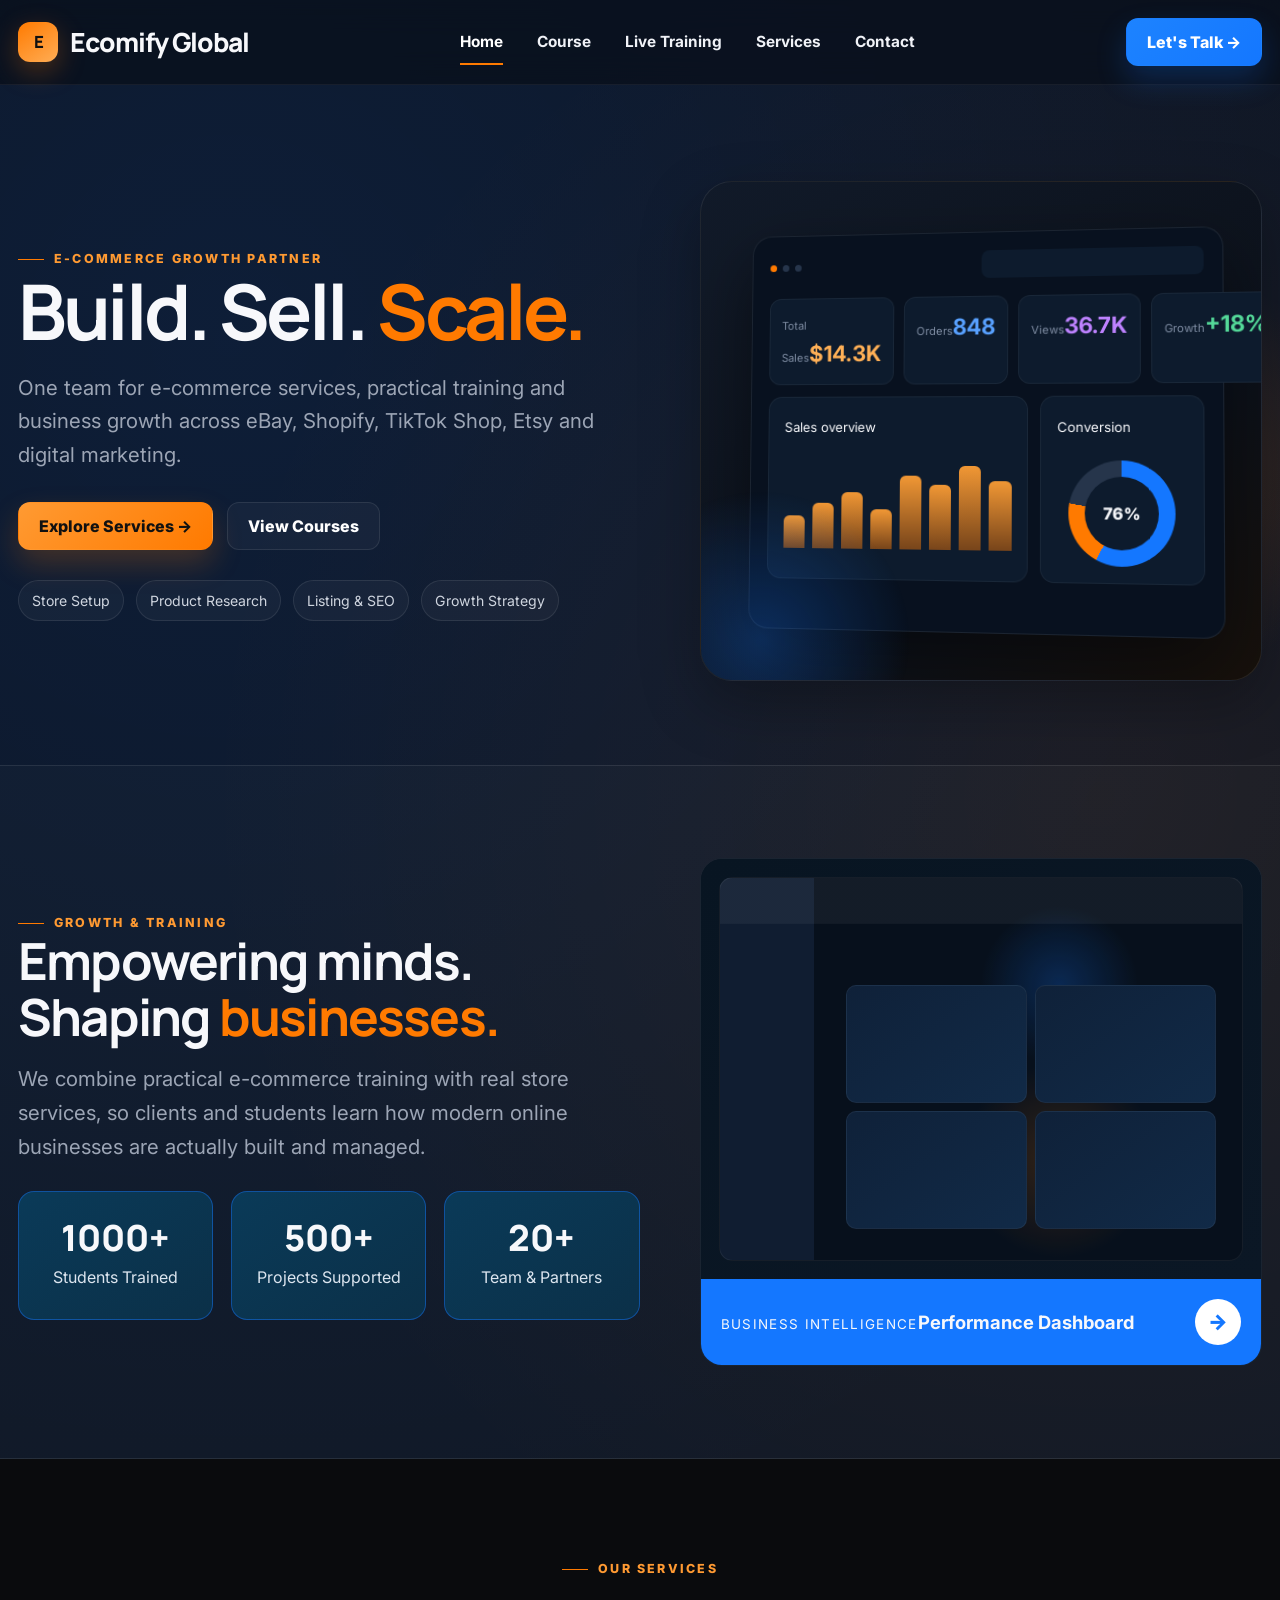
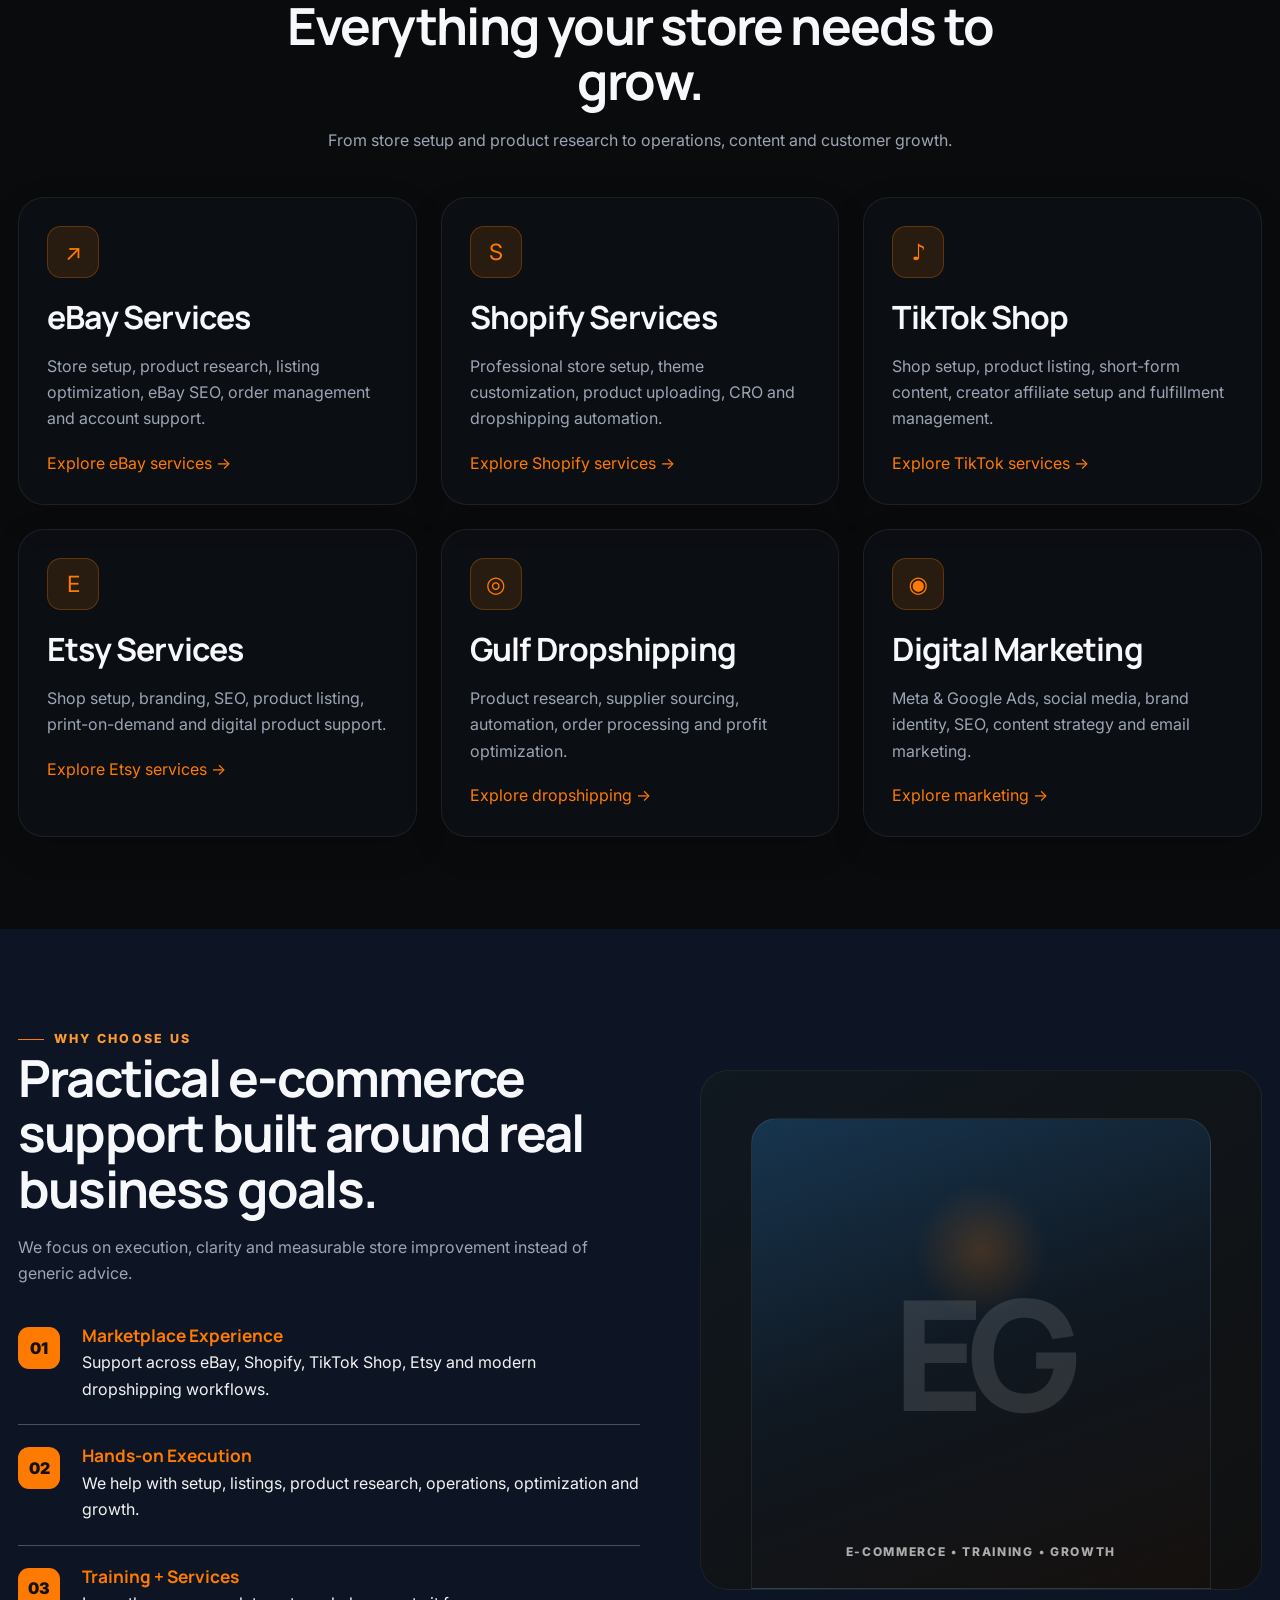
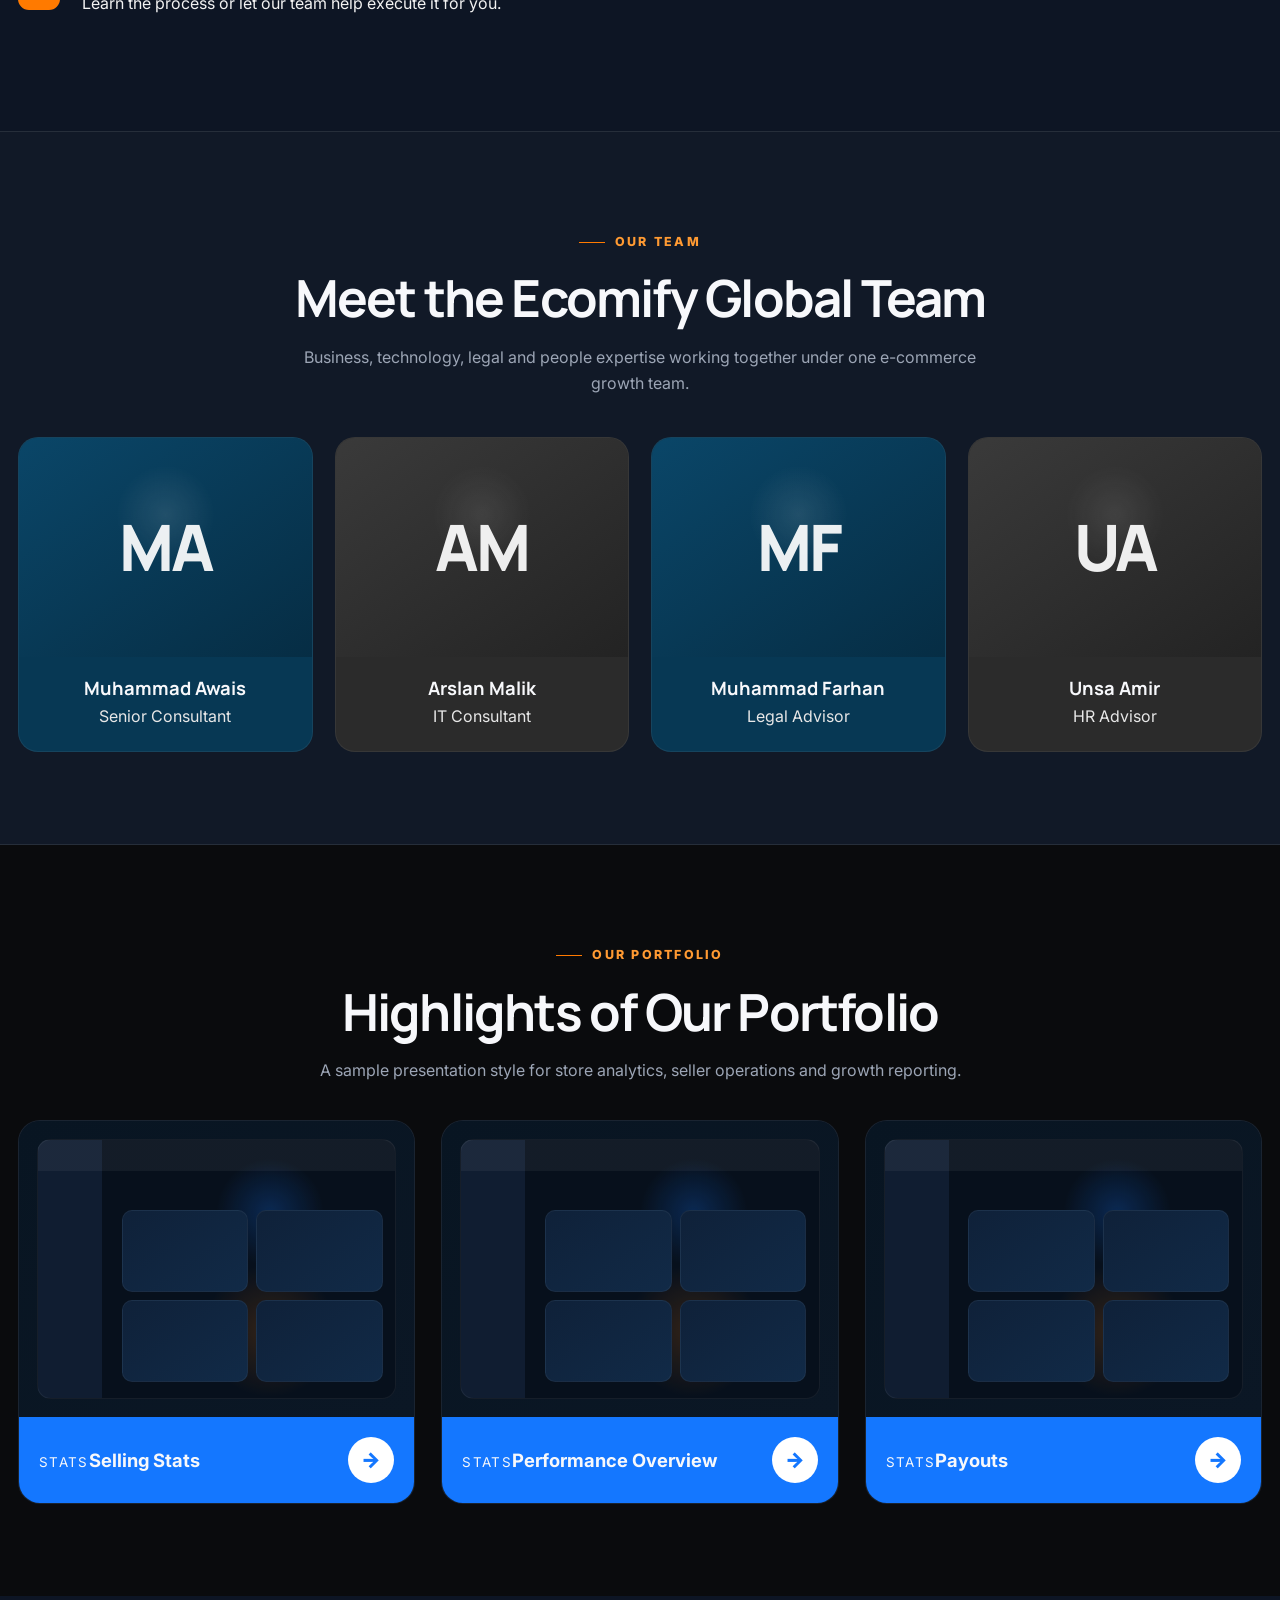
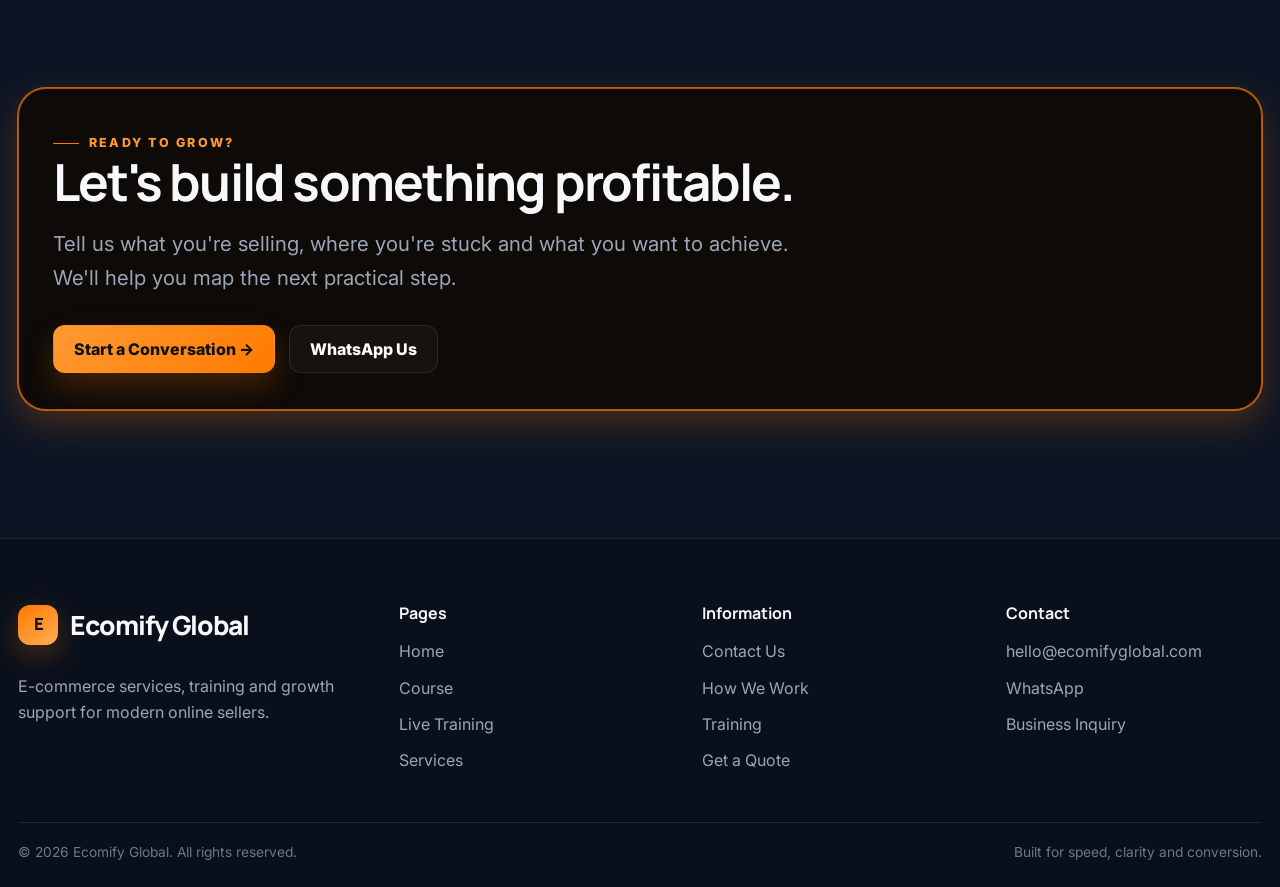
==== index.html @ 3033097c "Redesign Ecomify Global website" ====
<!DOCTYPE html>
<html lang="en">
<head>
  <meta charset="UTF-8" />
  <meta name="viewport" content="width=device-width, initial-scale=1.0" />
  <meta name="description" content="Ecomify Global helps online sellers build, manage and scale e-commerce businesses across eBay, Shopify, TikTok Shop, Etsy and digital marketing." />
  <title>Ecomify Global | E-Commerce Growth & Training</title>
  <link rel="stylesheet" href="assets/css/style.css" />
</head>
<body>
  <header class="site-header">
    <div class="container navbar">
      <a class="brand" href="index.html" aria-label="Ecomify Global home">
        <span class="brand-mark">E</span>
        <span>Ecomify Global</span>
      </a>
      <nav class="nav-links" aria-label="Primary navigation">
        <a href="index.html">Home</a>
        <a href="course.html">Course</a>
        <a href="live-training.html">Live Training</a>
        <a href="services.html">Services</a>
        <a href="contact.html">Contact</a>
      </nav>
      <div class="header-cta">
        <a class="btn btn-primary" href="contact.html">Let's Talk →</a>
        <button class="menu-toggle" aria-label="Open menu" aria-expanded="false"><span></span><span></span><span></span></button>
      </div>
    </div>
  </header>

  <main>
    <section class="hero">
      <div class="container hero-grid">
        <div class="reveal">
          <span class="eyebrow">E-Commerce Growth Partner</span>
          <h1>Build. Sell. <span>Scale.</span></h1>
          <p class="lead">One team for e-commerce services, practical training and business growth across eBay, Shopify, TikTok Shop, Etsy and digital marketing.</p>
          <div class="hero-actions">
            <a class="btn btn-orange" href="services.html">Explore Services →</a>
            <a class="btn btn-ghost" href="course.html">View Courses</a>
          </div>
          <div class="hero-badges">
            <span class="pill">Store Setup</span><span class="pill">Product Research</span><span class="pill">Listing & SEO</span><span class="pill">Growth Strategy</span>
          </div>
        </div>
        <div class="hero-visual reveal" aria-label="E-commerce analytics dashboard illustration">
          <div class="dashboard-shell">
            <div class="dash-top"><div class="dots"><i></i><i></i><i></i></div><div class="dash-search"></div></div>
            <div class="dash-grid">
              <div class="metric"><small>Total Sales</small><strong>$14.3K</strong></div>
              <div class="metric"><small>Orders</small><strong>848</strong></div>
              <div class="metric"><small>Views</small><strong>36.7K</strong></div>
              <div class="metric"><small>Growth</small><strong>+18%</strong></div>
            </div>
            <div class="chart-row">
              <div class="chart-panel"><small>Sales overview</small><div class="bars"><span></span><span></span><span></span><span></span><span></span><span></span><span></span><span></span></div></div>
              <div class="chart-panel"><small>Conversion</small><div class="ring"></div></div>
            </div>
          </div>
        </div>
      </div>
    </section>

    <section class="section soft">
      <div class="container why-grid">
        <div class="reveal">
          <span class="eyebrow">Growth & Training</span>
          <h2>Empowering minds. Shaping <span class="orange">businesses.</span></h2>
          <p class="lead">We combine practical e-commerce training with real store services, so clients and students learn how modern online businesses are actually built and managed.</p>
          <div class="stats-row">
            <div class="stat-box"><strong>1000+</strong><span>Students Trained</span></div>
            <div class="stat-box"><strong>500+</strong><span>Projects Supported</span></div>
            <div class="stat-box"><strong>20+</strong><span>Team & Partners</span></div>
          </div>
        </div>
        <div class="portfolio-card reveal">
          <div class="portfolio-shot"><div class="mini-panels"><span></span><span></span><span></span><span></span></div></div>
          <div class="portfolio-meta"><div><span>Business Intelligence</span><strong>Performance Dashboard</strong></div><div class="circle-arrow">→</div></div>
        </div>
      </div>
    </section>

    <section class="section dark">
      <div class="container">
        <div class="section-copy reveal">
          <span class="eyebrow">Our Services</span>
          <h2>Everything your store needs to grow.</h2>
          <p>From store setup and product research to operations, content and customer growth.</p>
        </div>
        <div class="grid-3 mt-3">
          <article class="card reveal"><div class="card-icon">↗</div><h3>eBay Services</h3><p>Store setup, product research, listing optimization, eBay SEO, order management and account support.</p><a class="orange" href="services.html">Explore eBay services →</a></article>
          <article class="card reveal"><div class="card-icon">S</div><h3>Shopify Services</h3><p>Professional store setup, theme customization, product uploading, CRO and dropshipping automation.</p><a class="orange" href="services.html">Explore Shopify services →</a></article>
          <article class="card reveal"><div class="card-icon">♪</div><h3>TikTok Shop</h3><p>Shop setup, product listing, short-form content, creator affiliate setup and fulfillment management.</p><a class="orange" href="services.html">Explore TikTok services →</a></article>
          <article class="card reveal"><div class="card-icon">E</div><h3>Etsy Services</h3><p>Shop setup, branding, SEO, product listing, print-on-demand and digital product support.</p><a class="orange" href="services.html">Explore Etsy services →</a></article>
          <article class="card reveal"><div class="card-icon">◎</div><h3>Gulf Dropshipping</h3><p>Product research, supplier sourcing, automation, order processing and profit optimization.</p><a class="orange" href="services.html">Explore dropshipping →</a></article>
          <article class="card reveal"><div class="card-icon">◉</div><h3>Digital Marketing</h3><p>Meta & Google Ads, social media, brand identity, SEO, content strategy and email marketing.</p><a class="orange" href="services.html">Explore marketing →</a></article>
        </div>
      </div>
    </section>

    <section class="section">
      <div class="container why-grid">
        <div class="reveal">
          <span class="eyebrow">Why Choose Us</span>
          <h2>Practical e-commerce support built around real business goals.</h2>
          <p>We focus on execution, clarity and measurable store improvement instead of generic advice.</p>
          <div class="feature-line"><div class="small-icon">01</div><div><h4>Marketplace Experience</h4><p>Support across eBay, Shopify, TikTok Shop, Etsy and modern dropshipping workflows.</p></div></div>
          <div class="feature-line"><div class="small-icon">02</div><div><h4>Hands-on Execution</h4><p>We help with setup, listings, product research, operations, optimization and growth.</p></div></div>
          <div class="feature-line"><div class="small-icon">03</div><div><h4>Training + Services</h4><p>Learn the process or let our team help execute it for you.</p></div></div>
        </div>
        <div class="portrait-panel reveal" aria-label="Ecomify Global brand visual"><div class="portrait-placeholder"></div></div>
      </div>
    </section>

    <section class="section soft">
      <div class="container">
        <div class="section-copy reveal"><span class="eyebrow">Our Team</span><h2>Meet the Ecomify Global Team</h2><p>Business, technology, legal and people expertise working together under one e-commerce growth team.</p></div>
        <div class="team-grid">
          <article class="team-card reveal"><div class="team-avatar" aria-hidden="true">MA</div><div class="team-body"><h4>Muhammad Awais</h4><p>Senior Consultant</p></div></article>
          <article class="team-card reveal"><div class="team-avatar" aria-hidden="true">AM</div><div class="team-body"><h4>Arslan Malik</h4><p>IT Consultant</p></div></article>
          <article class="team-card reveal"><div class="team-avatar" aria-hidden="true">MF</div><div class="team-body"><h4>Muhammad Farhan</h4><p>Legal Advisor</p></div></article>
          <article class="team-card reveal"><div class="team-avatar" aria-hidden="true">UA</div><div class="team-body"><h4>Unsa Amir</h4><p>HR Advisor</p></div></article>
        </div>
      </div>
    </section>

    <section class="section dark">
      <div class="container">
        <div class="section-copy reveal"><span class="eyebrow">Our Portfolio</span><h2>Highlights of Our Portfolio</h2><p>A sample presentation style for store analytics, seller operations and growth reporting.</p></div>
        <div class="portfolio-grid">
          <article class="portfolio-card reveal"><div class="portfolio-shot"><div class="mini-panels"><span></span><span></span><span></span><span></span></div></div><div class="portfolio-meta"><div><span>Stats</span><strong>Selling Stats</strong></div><div class="circle-arrow">→</div></div></article>
          <article class="portfolio-card reveal"><div class="portfolio-shot"><div class="mini-panels"><span></span><span></span><span></span><span></span></div></div><div class="portfolio-meta"><div><span>Stats</span><strong>Performance Overview</strong></div><div class="circle-arrow">→</div></div></article>
          <article class="portfolio-card reveal"><div class="portfolio-shot"><div class="mini-panels"><span></span><span></span><span></span><span></span></div></div><div class="portfolio-meta"><div><span>Stats</span><strong>Payouts</strong></div><div class="circle-arrow">→</div></div></article>
        </div>
      </div>
    </section>

    <section class="section">
      <div class="container service-intro reveal">
        <span class="eyebrow">Ready to Grow?</span>
        <h2>Let's build something profitable.</h2>
        <p class="lead">Tell us what you're selling, where you're stuck and what you want to achieve. We'll help you map the next practical step.</p>
        <div class="hero-actions"><a class="btn btn-orange" href="contact.html">Start a Conversation →</a><a class="btn btn-ghost" data-whatsapp href="#">WhatsApp Us</a></div>
      </div>
    </section>
  </main>

  <footer class="site-footer">
    <div class="container">
      <div class="footer-grid">
        <div class="footer-brand"><a class="brand" href="index.html"><span class="brand-mark">E</span><span>Ecomify Global</span></a><p class="mt-2">E-commerce services, training and growth support for modern online sellers.</p></div>
        <div><h4 class="footer-title">Pages</h4><div class="footer-links"><a href="index.html">Home</a><a href="course.html">Course</a><a href="live-training.html">Live Training</a><a href="services.html">Services</a></div></div>
        <div><h4 class="footer-title">Information</h4><div class="footer-links"><a href="contact.html">Contact Us</a><a href="services.html">How We Work</a><a href="course.html">Training</a><a href="contact.html">Get a Quote</a></div></div>
        <div><h4 class="footer-title">Contact</h4><div class="footer-links"><a data-email href="#">hello@ecomifyglobal.com</a><a data-whatsapp href="#">WhatsApp</a><a href="contact.html">Business Inquiry</a></div></div>
      </div>
      <div class="footer-bottom"><span>© <span data-year></span> Ecomify Global. All rights reserved.</span><span>Built for speed, clarity and conversion.</span></div>
    </div>
  </footer>
  <button class="back-top" aria-label="Back to top">↑</button>
  <script src="assets/js/script.js"></script>
</body>
</html>
---- assets/css/style.css ----
@import url('https://fonts.googleapis.com/css2?family=Inter:wght@400;500;600;700;800&family=Manrope:wght@500;600;700;800&display=swap');

:root {
  --bg: #0d1524;
  --bg-2: #111b2d;
  --surface: #141e31;
  --surface-2: #0f0c09;
  --surface-3: #1d2637;
  --text: #f7f8fb;
  --muted: #9ca5b5;
  --muted-2: #6f7785;
  --line: rgba(255, 255, 255, 0.09);
  --orange: #ff7a00;
  --orange-2: #ff9a32;
  --blue: #1477ff;
  --blue-2: #0f5fd5;
  --success: #24c875;
  --radius: 26px;
  --radius-sm: 16px;
  --shadow: 0 22px 60px rgba(0, 0, 0, 0.28);
  --glow: 0 0 0 1px rgba(255,122,0,.72), 0 14px 36px rgba(255,122,0,.24);
  --max: 1280px;
}

* { box-sizing: border-box; }
html { scroll-behavior: smooth; }
body {
  margin: 0;
  font-family: 'Inter', system-ui, -apple-system, BlinkMacSystemFont, 'Segoe UI', sans-serif;
  color: var(--text);
  background:
    radial-gradient(circle at 18% 6%, rgba(20,119,255,.09), transparent 23%),
    radial-gradient(circle at 86% 14%, rgba(255,122,0,.07), transparent 18%),
    var(--bg);
  line-height: 1.65;
  overflow-x: hidden;
}

body.menu-open { overflow: hidden; }
img { max-width: 100%; display: block; }
a { color: inherit; text-decoration: none; }
button, input, textarea, select { font: inherit; }
button { cursor: pointer; }

::selection { background: var(--orange); color: #111; }

.container { width: min(calc(100% - 36px), var(--max)); margin: 0 auto; }
.section { padding: 92px 0; position: relative; }
.section.tight { padding: 64px 0; }
.section.dark { background: #0a0b0d; }
.section.soft { background: rgba(255,255,255,.015); border-block: 1px solid var(--line); }

.eyebrow {
  display: inline-flex;
  align-items: center;
  gap: 10px;
  color: var(--orange-2);
  text-transform: uppercase;
  letter-spacing: .18em;
  font-weight: 800;
  font-size: .78rem;
}
.eyebrow::before { content: ''; width: 26px; height: 1px; background: var(--orange); }

h1,h2,h3,h4 { font-family: 'Manrope', sans-serif; margin: 0 0 18px; line-height: 1.08; }
h1 { font-size: clamp(3rem, 6vw, 6rem); letter-spacing: -.045em; }
h2 { font-size: clamp(2.25rem, 4vw, 4.3rem); letter-spacing: -.035em; }
h3 { font-size: clamp(1.5rem, 2.5vw, 2.3rem); letter-spacing: -.025em; }
h4 { font-size: 1.08rem; }
p { margin: 0 0 18px; color: var(--muted); }
.lead { font-size: clamp(1.05rem, 1.6vw, 1.35rem); max-width: 760px; }
.section-copy { max-width: 720px; margin: 0 auto; text-align: center; }
.section-copy p { margin-inline: auto; }
.section-copy .eyebrow { margin-bottom: 18px; }

/* Header */
.site-header {
  position: sticky;
  top: 0;
  z-index: 1000;
  backdrop-filter: blur(16px);
  background: rgba(9, 16, 28, .78);
  border-bottom: 1px solid rgba(255,255,255,.055);
}
.navbar {
  min-height: 84px;
  display: flex;
  align-items: center;
  justify-content: space-between;
  gap: 28px;
}
.brand { display: inline-flex; align-items: center; gap: 12px; font: 800 1.65rem/1 'Manrope', sans-serif; letter-spacing: -.04em; }
.brand-mark {
  width: 40px; height: 40px; border-radius: 12px;
  display: grid; place-items: center;
  background: linear-gradient(145deg, var(--orange), #ffad55);
  color: #101010; font-size: 1.05rem; font-weight: 900;
  box-shadow: 0 9px 28px rgba(255,122,0,.28);
}
.nav-links { display: flex; align-items: center; gap: 34px; }
.nav-links a { color: #f0f2f7; font-weight: 700; font-size: .96rem; position: relative; }
.nav-links a::after {
  content:''; position:absolute; left:0; right:100%; bottom:-10px; height:2px; background:var(--orange); transition:.25s ease;
}
.nav-links a:hover::after, .nav-links a.active::after { right:0; }
.nav-links a.active { color: #fff; }
.header-cta { display:flex; align-items:center; gap:12px; }
.menu-toggle { display:none; width:44px; height:44px; border-radius:12px; border:1px solid var(--line); background:rgba(255,255,255,.04); color:#fff; }
.menu-toggle span { display:block; width:20px; height:2px; background:#fff; margin:4px auto; transition:.25s; }

.btn {
  min-height: 48px;
  padding: 0 20px;
  border-radius: 12px;
  border: 1px solid transparent;
  display: inline-flex;
  align-items: center;
  justify-content: center;
  gap: 10px;
  font-weight: 800;
  transition: transform .2s ease, box-shadow .2s ease, border-color .2s ease, background .2s ease;
}
.btn:hover { transform: translateY(-2px); }
.btn-primary { background: linear-gradient(135deg, #1d83ff, var(--blue)); color: #fff; box-shadow: 0 14px 30px rgba(20,119,255,.22); }
.btn-primary:hover { box-shadow: 0 18px 36px rgba(20,119,255,.3); }
.btn-orange { background: linear-gradient(135deg, var(--orange-2), var(--orange)); color:#111; box-shadow: 0 14px 30px rgba(255,122,0,.22); }
.btn-ghost { border-color: var(--line); background: rgba(255,255,255,.035); color:#fff; }
.btn-ghost:hover { border-color: rgba(255,122,0,.45); }

/* Hero */
.hero { padding: 96px 0 84px; position: relative; overflow: hidden; }
.hero::before {
  content:''; position:absolute; inset:auto -8% 12% auto; width:420px; height:420px; border-radius:50%;
  background: radial-gradient(circle, rgba(255,122,0,.16), rgba(255,122,0,0) 68%); pointer-events:none;
}
.hero-grid { display:grid; grid-template-columns: 1.05fr .95fr; align-items:center; gap:60px; }
.hero h1 span { color: var(--orange); }
.hero-actions { display:flex; flex-wrap:wrap; gap:14px; margin-top:30px; }
.hero-badges { display:flex; flex-wrap:wrap; gap:12px; margin-top:30px; }
.pill { border:1px solid var(--line); background:rgba(255,255,255,.035); border-radius:999px; padding:8px 13px; color:#cfd5df; font-size:.88rem; }
.hero-visual {
  position:relative; min-height:500px; border-radius:32px; overflow:hidden;
  background: linear-gradient(145deg, #111a29 0%, #0b1019 65%, #17100a 100%);
  border:1px solid rgba(255,255,255,.08); box-shadow:var(--shadow);
}
.hero-visual::after { content:''; position:absolute; inset:auto auto -120px -100px; width:320px; height:320px; background:radial-gradient(circle, rgba(20,119,255,.28), transparent 66%); }
.dashboard-shell { position:absolute; inset:48px 42px; border-radius:20px; background:#08111f; border:1px solid rgba(255,255,255,.08); padding:18px; transform:perspective(900px) rotateY(-6deg) rotateX(2deg); box-shadow:0 28px 70px rgba(0,0,0,.45); }
.dash-top { display:flex; align-items:center; justify-content:space-between; gap:12px; margin-bottom:18px; }
.dots { display:flex; gap:6px; }.dots i { width:7px; height:7px; border-radius:50%; background:#26354b; }.dots i:first-child{background:var(--orange)}
.dash-search { width:50%; height:28px; border-radius:8px; background:#0d1b2d; }
.dash-grid { display:grid; grid-template-columns: repeat(4,1fr); gap:10px; margin-bottom:12px; }
.metric { background:#0d1b2d; border:1px solid rgba(255,255,255,.05); border-radius:12px; padding:12px; }
.metric b { display:block; font-size:1rem; margin-bottom:5px; }.metric small{color:#7f8da3;font-size:.7rem}.metric strong{font-size:1.4rem}.metric:nth-child(1) strong{color:#ffb056}.metric:nth-child(2) strong{color:#58a1ff}.metric:nth-child(3) strong{color:#be82ff}.metric:nth-child(4) strong{color:#54d999}
.chart-row { display:grid; grid-template-columns:1.5fr .9fr; gap:12px; }
.chart-panel { background:#0d1b2d; border:1px solid rgba(255,255,255,.05); border-radius:14px; min-height:160px; padding:16px; position:relative; overflow:hidden; }
.bars { display:flex; align-items:flex-end; gap:8px; height:110px; padding-top:15px; }
.bars span { width:100%; border-radius:6px 6px 0 0; background:linear-gradient(180deg, #ff9f35, #7e4719); opacity:.94; }
.bars span:nth-child(1){height:34%}.bars span:nth-child(2){height:48%}.bars span:nth-child(3){height:60%}.bars span:nth-child(4){height:42%}.bars span:nth-child(5){height:78%}.bars span:nth-child(6){height:68%}.bars span:nth-child(7){height:88%}.bars span:nth-child(8){height:72%}
.ring { width:104px; height:104px; margin:20px auto 0; border-radius:50%; background:conic-gradient(var(--blue) 0 58%, var(--orange) 58% 78%, #26354b 78%); display:grid; place-items:center; }
.ring::after { content:'76%'; width:72px; height:72px; border-radius:50%; background:#0d1b2d; display:grid; place-items:center; font-weight:800; }

/* Cards and grids */
.grid-2 { display:grid; grid-template-columns:repeat(2,1fr); gap:26px; }
.grid-3 { display:grid; grid-template-columns:repeat(3,1fr); gap:24px; }
.grid-4 { display:grid; grid-template-columns:repeat(4,1fr); gap:22px; }
.card { border:1px solid rgba(255,255,255,.075); background:rgba(13,16,21,.72); border-radius:var(--radius); padding:28px; box-shadow:0 12px 34px rgba(0,0,0,.16); transition:.28s ease; }
.card:hover { transform:translateY(-6px); border-color:rgba(255,122,0,.34); }
.card.glow { box-shadow:var(--glow); border-color:rgba(255,122,0,.6); }
.card-icon { width:52px; height:52px; border-radius:14px; background:rgba(255,122,0,.12); border:1px solid rgba(255,122,0,.28); display:grid; place-items:center; color:var(--orange); font-size:1.4rem; margin-bottom:22px; }
.card-num { color:var(--orange); font-weight:900; font-size:1.85rem; font-family:'Manrope',sans-serif; }

/* Stats */
.stats-row { display:grid; grid-template-columns:repeat(3,1fr); gap:18px; margin-top:28px; }
.stat-box { background:linear-gradient(145deg,#0a3a58,#0b3048); border:1px solid rgba(20,119,255,.45); border-radius:16px; padding:28px 20px; text-align:center; }
.stat-box strong { font:800 2.25rem/1 'Manrope', sans-serif; display:block; margin-bottom:8px; }.stat-box span{color:#dce5ef}

/* Services */
.service-intro {
  background:#0d0a08; border:1px solid rgba(255,122,0,.65); border-radius:28px; padding:36px 34px; box-shadow:var(--glow); margin-bottom:36px;
}
.service-columns { display:grid; grid-template-columns:repeat(3,1fr); gap:42px 44px; }
.service-col h3 { font-size:2rem; margin-bottom:14px; }
.check-list { list-style:none; padding:0; margin:26px 0 0; }
.check-list li { position:relative; padding-left:24px; margin:9px 0; color:#e7e9ee; }
.check-list li::before { content:''; width:10px; height:10px; background:var(--orange); border-radius:50%; position:absolute; left:0; top:.55em; box-shadow:0 0 14px rgba(255,122,0,.3); }
.process-grid { display:grid; grid-template-columns:repeat(4,1fr); gap:20px; margin-top:48px; }
.process-card { min-height:190px; background:#0b0908; border:1px solid rgba(255,255,255,.08); border-radius:24px; padding:24px; }
.process-card.featured { box-shadow:var(--glow); border-color:rgba(255,122,0,.52); }

/* Course cards */
.course-grid { display:grid; grid-template-columns:repeat(3,1fr); gap:24px; }
.course-card { min-height:430px; display:flex; flex-direction:column; background:#0d0a08; border:1px solid rgba(255,255,255,.07); border-radius:24px; padding:28px; }
.course-card.featured { box-shadow:var(--glow); border-color:rgba(255,122,0,.56); }
.course-card .course-no { color:var(--orange); font:800 1.95rem/1 'Manrope',sans-serif; margin-bottom:18px; }
.course-card h3 { color:var(--orange); font-size:2rem; }
.course-card p { color:#e5e5e5; margin-bottom:22px; }
.course-card ul { list-style:none; padding:0; margin:auto 0 0; }
.course-card li { color:#b9b9b9; margin:10px 0; padding-left:23px; position:relative; }
.course-card li::before { content:'✓'; position:absolute; left:0; color:var(--orange); font-weight:900; }
.benefit-grid { display:grid; grid-template-columns:repeat(4,1fr); gap:20px; }
.benefit-card { background:#0d0a08; border:1px solid rgba(255,255,255,.07); border-radius:24px; padding:28px; min-height:190px; }
.benefit-card .card-icon { margin-bottom:30px; }
.training-summary { display:grid; grid-template-columns:1fr 1fr 1.2fr; gap:26px; margin-top:26px; }
.summary-block { padding:26px; border-radius:22px; background:rgba(255,255,255,.025); border:1px solid var(--line); }
.summary-block strong.price { display:block; color:var(--orange); font:800 2.2rem/1.2 'Manrope',sans-serif; margin:12px 0 14px; }
.summary-list { list-style:none; padding:0; margin:0; }
.summary-list li { margin:18px 0; color:var(--muted); position:relative; padding-left:25px; }.summary-list li::before{content:'✓';position:absolute;left:0;color:var(--orange);font-weight:900}

/* Live training */
.training-hero-box { background:#070707; border:1px solid rgba(255,255,255,.08); border-radius:24px; padding:22px 28px; box-shadow:0 18px 44px rgba(0,0,0,.2); margin-top:40px; }
.training-hero-box h2 { color:var(--orange); font-size:clamp(2rem,4vw,3.6rem); max-width:700px; margin:0; }
.price-grid { display:grid; grid-template-columns:repeat(3,1fr); gap:20px; margin-top:34px; }
.price-card { min-height:400px; display:flex; flex-direction:column; background:#0d0a08; border:1px solid rgba(255,255,255,.08); border-radius:24px; padding:28px; }
.price-card.featured { box-shadow:var(--glow); border-color:rgba(255,122,0,.56); }
.price-card .type { color:#b2b2b2; margin-bottom:22px; }.price-card h3{color:var(--orange);font-size:2rem}.price-card p{color:#cacaca}.price-card .amount{margin-top:auto;color:var(--orange);font:800 2rem/1.2 'Manrope',sans-serif}

/* Team */
.team-grid { display:grid; grid-template-columns:repeat(4,1fr); gap:22px; margin-top:40px; }
.team-card { background:#2b2b2b; border-radius:20px; overflow:hidden; border:1px solid rgba(255,255,255,.06); text-align:center; }
.team-avatar { width:100%; aspect-ratio:4/3; display:grid; place-items:center; font:800 clamp(2.4rem,5vw,4.5rem)/1 'Manrope',sans-serif; letter-spacing:-.05em; color:rgba(255,255,255,.92); background:radial-gradient(circle at 50% 35%,rgba(255,255,255,.10),transparent 24%),linear-gradient(145deg,#0a4668,#062d44); }
.team-card:nth-child(even) .team-avatar { background:radial-gradient(circle at 50% 35%,rgba(255,255,255,.08),transparent 24%),linear-gradient(145deg,#3a3a3a,#232323); }
.team-card .team-body { padding:22px; }
.team-card:nth-child(odd) { background:#073854; }
.team-card h4 { font-size:1.15rem; margin-bottom:4px; }.team-card p{margin:0;color:#e7e7e7}

/* Portfolio */
.portfolio-grid { display:grid; grid-template-columns:repeat(3,1fr); gap:26px; margin-top:36px; }
.portfolio-card { background:#07111f; border:1px solid rgba(255,255,255,.08); border-radius:22px; overflow:hidden; }
.portfolio-shot { aspect-ratio: 4/3; background:linear-gradient(145deg,#081522,#0b1725); padding:18px; position:relative; overflow:hidden; }
.portfolio-shot::before { content:''; position:absolute; inset:18px; border-radius:14px; background:
 linear-gradient(rgba(255,255,255,.05),rgba(255,255,255,.05)) 0 0/100% 12% no-repeat,
 linear-gradient(90deg,#101d31 18%,transparent 18%) 0 0/100% 100% no-repeat,
 radial-gradient(circle at 65% 28%,rgba(20,119,255,.24),transparent 18%),
 radial-gradient(circle at 65% 74%,rgba(255,122,0,.18),transparent 22%),
 #07101c; border:1px solid rgba(255,255,255,.06); }
.portfolio-shot .mini-panels { position:absolute; inset:30% 8% 12% 26%; display:grid; grid-template-columns:repeat(2,1fr); gap:8px; }
.portfolio-shot .mini-panels span { border-radius:10px; background:linear-gradient(145deg,#0f2139,#112a47); border:1px solid rgba(255,255,255,.05); }
.portfolio-meta { background:var(--blue); padding:20px; display:flex; align-items:center; justify-content:space-between; gap:15px; }
.portfolio-meta strong { font-size:1.15rem; }.portfolio-meta span{font-size:.84rem;text-transform:uppercase;letter-spacing:.1em}
.circle-arrow { width:46px; height:46px; background:#fff; color:var(--blue); border-radius:50%; display:grid; place-items:center; font-size:1.3rem; font-weight:900; }

/* Why choose */
.why-grid { display:grid; grid-template-columns:1.05fr .95fr; gap:60px; align-items:center; }
.feature-line { display:grid; grid-template-columns:48px 1fr; gap:16px; padding:22px 0; border-bottom:1px solid rgba(255,255,255,.25); }.feature-line:last-child{border-bottom:0}.feature-line .small-icon{width:42px;height:42px;border-radius:11px;background:var(--orange);color:#111;display:grid;place-items:center;font-weight:900}.feature-line h4{color:var(--orange);margin:0 0 4px}.feature-line p{color:#f2f2f2;margin:0}
.portrait-panel { min-height:520px; position:relative; border-radius:28px; overflow:hidden; background:radial-gradient(circle at 50% 48%,rgba(20,119,255,.23),transparent 30%),linear-gradient(145deg,#101820,#101010); border:1px solid rgba(255,255,255,.06); }
.portrait-placeholder { position:absolute; inset:9% 9% 0; border-radius:26px 26px 0 0; background:radial-gradient(circle at 50% 28%,rgba(255,122,0,.20),transparent 16%),linear-gradient(160deg,#17354f 0%,#101821 48%,#15100d 100%); border:1px solid rgba(255,255,255,.08); display:grid; place-items:center; overflow:hidden; }
.portrait-placeholder::before { content:'EG'; font:800 clamp(5rem,12vw,10rem)/1 'Manrope',sans-serif; letter-spacing:-.08em; color:rgba(255,255,255,.12); }
.portrait-placeholder::after { content:'E-COMMERCE • TRAINING • GROWTH'; position:absolute; bottom:26px; left:26px; right:26px; color:rgba(255,255,255,.65); font-size:.75rem; font-weight:800; letter-spacing:.14em; text-align:center; }

/* Contact */
.contact-grid { display:grid; grid-template-columns:.9fr 1.1fr; gap:38px; align-items:start; }
.contact-panel { background:#0b0f16; border:1px solid rgba(255,255,255,.08); border-radius:26px; padding:32px; }
.contact-cards { display:grid; gap:14px; margin-top:26px; }
.contact-item { display:grid; grid-template-columns:44px 1fr; gap:14px; align-items:center; padding:16px; background:rgba(255,255,255,.025); border:1px solid var(--line); border-radius:14px; }
.contact-item .icon { width:44px; height:44px; border-radius:12px; display:grid; place-items:center; background:rgba(255,122,0,.12); color:var(--orange); }.contact-item small{display:block;color:var(--muted-2);text-transform:uppercase;letter-spacing:.08em}.contact-item strong{font-size:.98rem}
.form-grid { display:grid; grid-template-columns:1fr 1fr; gap:18px; }
.field { display:grid; gap:8px; }.field.full{grid-column:1/-1}.field label{font-weight:700;color:#f5f5f5}.field input,.field textarea,.field select{width:100%;border:1px solid rgba(255,255,255,.12);background:#14100d;color:#fff;border-radius:12px;padding:14px 15px;outline:none;transition:.2s}.field textarea{min-height:150px;resize:vertical}.field input:focus,.field textarea:focus,.field select:focus{border-color:rgba(255,122,0,.8);box-shadow:0 0 0 3px rgba(255,122,0,.1)}.form-note{font-size:.84rem;color:var(--muted-2);margin-top:12px}.form-status{margin-top:14px;padding:12px 14px;border-radius:12px;display:none}.form-status.show{display:block}.form-status.success{background:rgba(36,200,117,.12);border:1px solid rgba(36,200,117,.35);color:#b6f7d4}.form-status.error{background:rgba(255,90,90,.12);border:1px solid rgba(255,90,90,.35);color:#ffd0d0}

/* Footer */
.site-footer { background:#0a101b; border-top:1px solid var(--line); padding:66px 0 24px; }
.footer-grid { display:grid; grid-template-columns:1.3fr repeat(3,1fr); gap:48px; }
.footer-brand p{max-width:360px}.footer-title{font-size:1rem;margin-bottom:16px}.footer-links{display:grid;gap:10px}.footer-links a{color:var(--muted)}.footer-links a:hover{color:var(--orange)}.footer-bottom{margin-top:48px;padding-top:18px;border-top:1px solid var(--line);display:flex;justify-content:space-between;gap:20px;color:var(--muted-2);font-size:.86rem}

/* Utility */
.orange { color: var(--orange); }
.text-white { color:#fff; }
.center { text-align:center; }
.mt-1 { margin-top:14px; }.mt-2 { margin-top:28px; }.mt-3 { margin-top:44px; }
.page-hero { padding:72px 0 36px; }.page-hero h1{font-size:clamp(2.8rem,5vw,5rem);max-width:900px}.page-title{font-size:.95rem;color:#fff;font-weight:700;margin-bottom:52px}
.divider { height:1px; background:var(--line); margin:30px 0; }
.reveal { opacity:0; transform:translateY(22px); transition:opacity .65s ease, transform .65s ease; }.reveal.visible{opacity:1;transform:none}
.back-top { position:fixed; right:22px; bottom:22px; width:46px; height:46px; border:1px solid var(--line); background:rgba(10,15,24,.88); backdrop-filter:blur(10px); color:#fff; border-radius:50%; display:grid; place-items:center; z-index:50; opacity:0; pointer-events:none; transform:translateY(10px); transition:.2s; }.back-top.show{opacity:1;pointer-events:auto;transform:none}.back-top:hover{border-color:var(--orange);color:var(--orange)}

@media (max-width: 1080px) {
  .nav-links { gap:20px; }
  .hero-grid,.why-grid,.contact-grid { grid-template-columns:1fr; }
  .hero-visual { min-height:460px; }
  .service-columns,.course-grid,.portfolio-grid { grid-template-columns:repeat(2,1fr); }
  .team-grid,.benefit-grid { grid-template-columns:repeat(2,1fr); }
  .price-grid { grid-template-columns:1fr; }
  .training-summary { grid-template-columns:1fr 1fr; }.training-summary .summary-block:last-child{grid-column:1/-1}
  .footer-grid { grid-template-columns:1.4fr 1fr 1fr; }.footer-grid>div:last-child{grid-column:2/4}
}

@media (max-width: 820px) {
  .navbar { min-height:74px; }
  .nav-links { position:fixed; left:18px; right:18px; top:84px; padding:20px; background:#0b1220; border:1px solid var(--line); border-radius:18px; box-shadow:var(--shadow); display:grid; gap:8px; transform:translateY(-12px); opacity:0; pointer-events:none; transition:.22s ease; }
  .nav-links.open { opacity:1; transform:none; pointer-events:auto; }
  .nav-links a { padding:12px 8px; }.nav-links a::after{display:none}
  .menu-toggle { display:block; }
  .header-cta .btn { display:none; }
  .hero { padding-top:72px; }
  .hero-grid { gap:38px; }
  .dashboard-shell { inset:28px 22px; transform:none; }
  .dash-grid { grid-template-columns:repeat(2,1fr); }
  .chart-row { grid-template-columns:1fr; }.chart-row .chart-panel:last-child{display:none}
  .grid-4,.process-grid { grid-template-columns:repeat(2,1fr); }
  .service-columns { grid-template-columns:1fr; }
  .footer-grid { grid-template-columns:1fr 1fr; }.footer-grid>div:last-child{grid-column:auto}.footer-brand{grid-column:1/-1}
}

@media (max-width: 620px) {
  .container { width:min(calc(100% - 24px), var(--max)); }
  .section { padding:70px 0; }
  .page-hero { padding-top:54px; }
  h1 { font-size:clamp(2.65rem,14vw,4.2rem); }
  h2 { font-size:2.25rem; }
  .hero-visual { min-height:390px; }
  .dashboard-shell { inset:22px 16px; padding:12px; }
  .metric { padding:9px; }.metric strong{font-size:1.1rem}.dash-search{width:62%}
  .service-columns,.course-grid,.portfolio-grid,.team-grid,.benefit-grid,.grid-2,.grid-3,.grid-4,.process-grid,.stats-row,.training-summary,.form-grid { grid-template-columns:1fr; }
  .training-summary .summary-block:last-child,.field.full{grid-column:auto}
  .course-card { min-height:auto; }
  .contact-panel,.service-intro,.card,.price-card,.course-card { padding:22px; }
  .footer-grid { grid-template-columns:1fr; }.footer-brand,.footer-grid>div:last-child{grid-column:auto}
  .footer-bottom { flex-direction:column; }
  .brand { font-size:1.35rem; }.brand-mark{width:36px;height:36px}
  .hero-actions .btn { width:100%; }
}
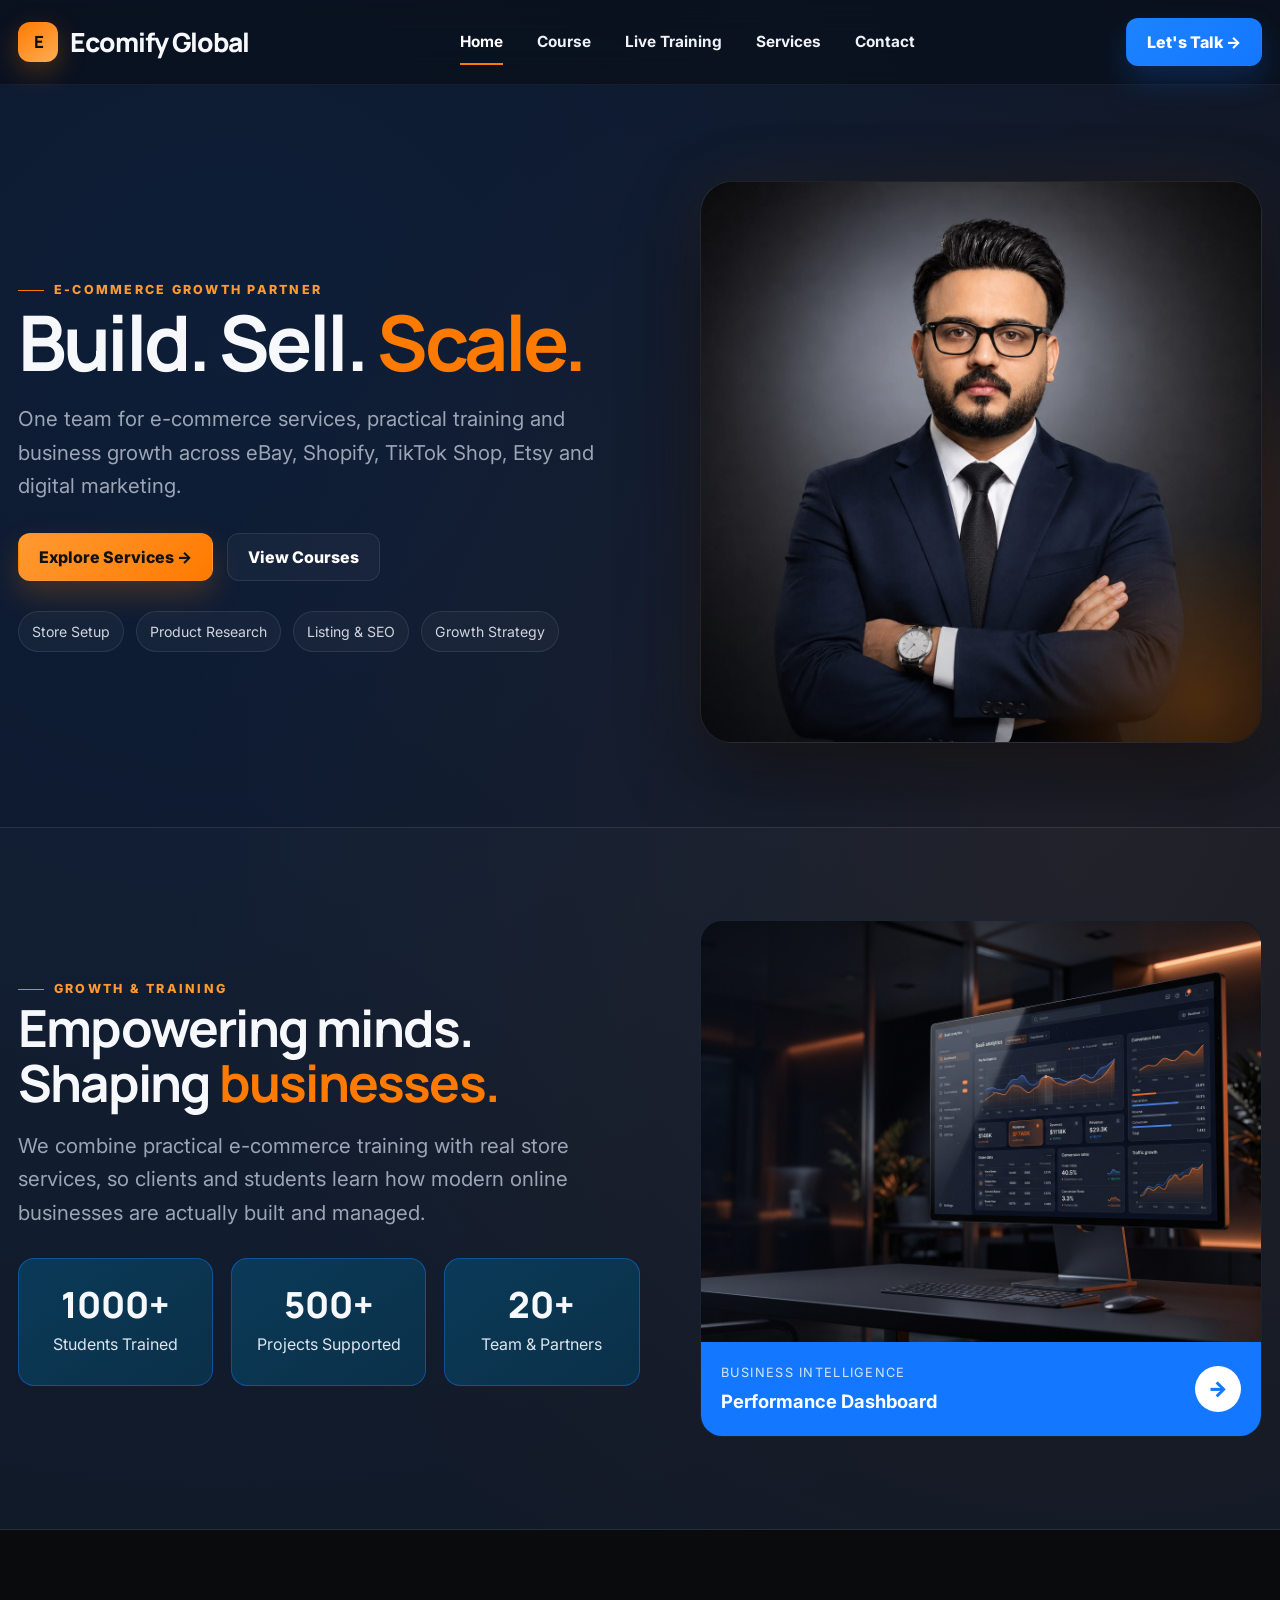
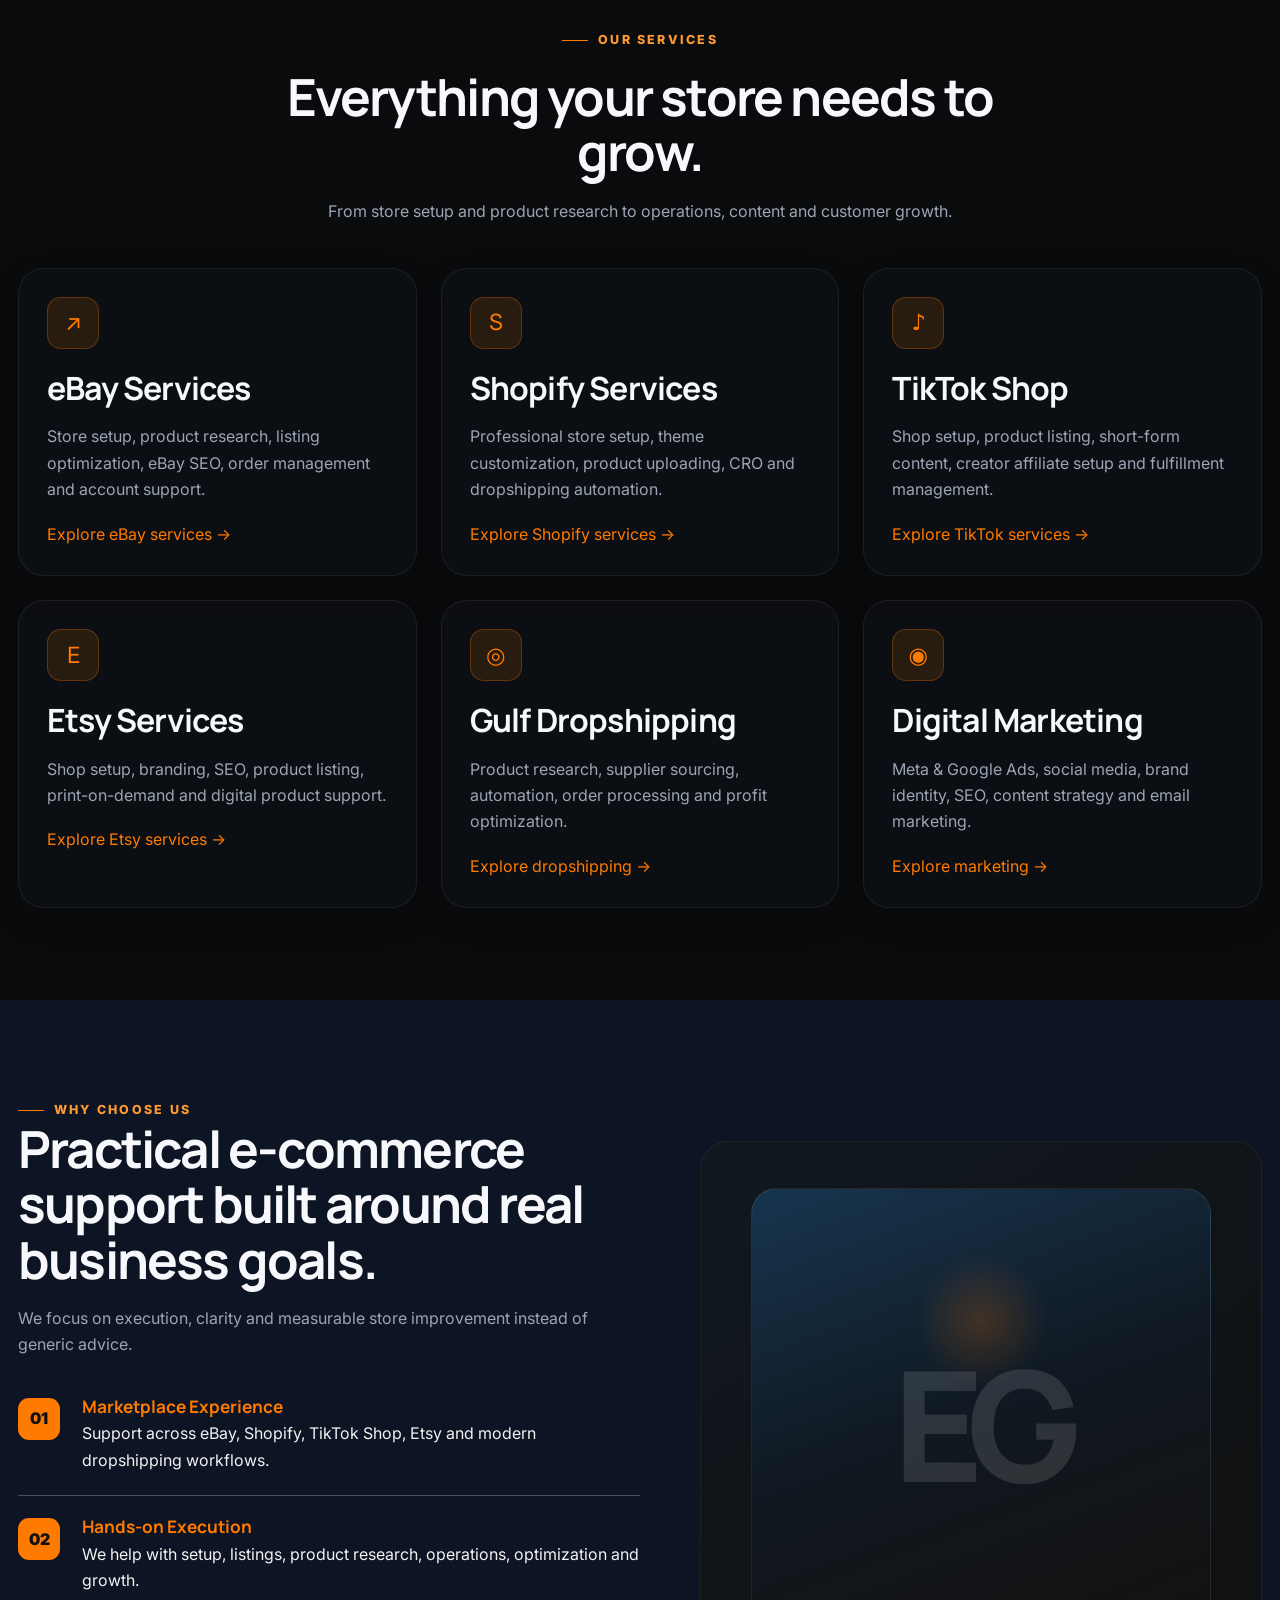
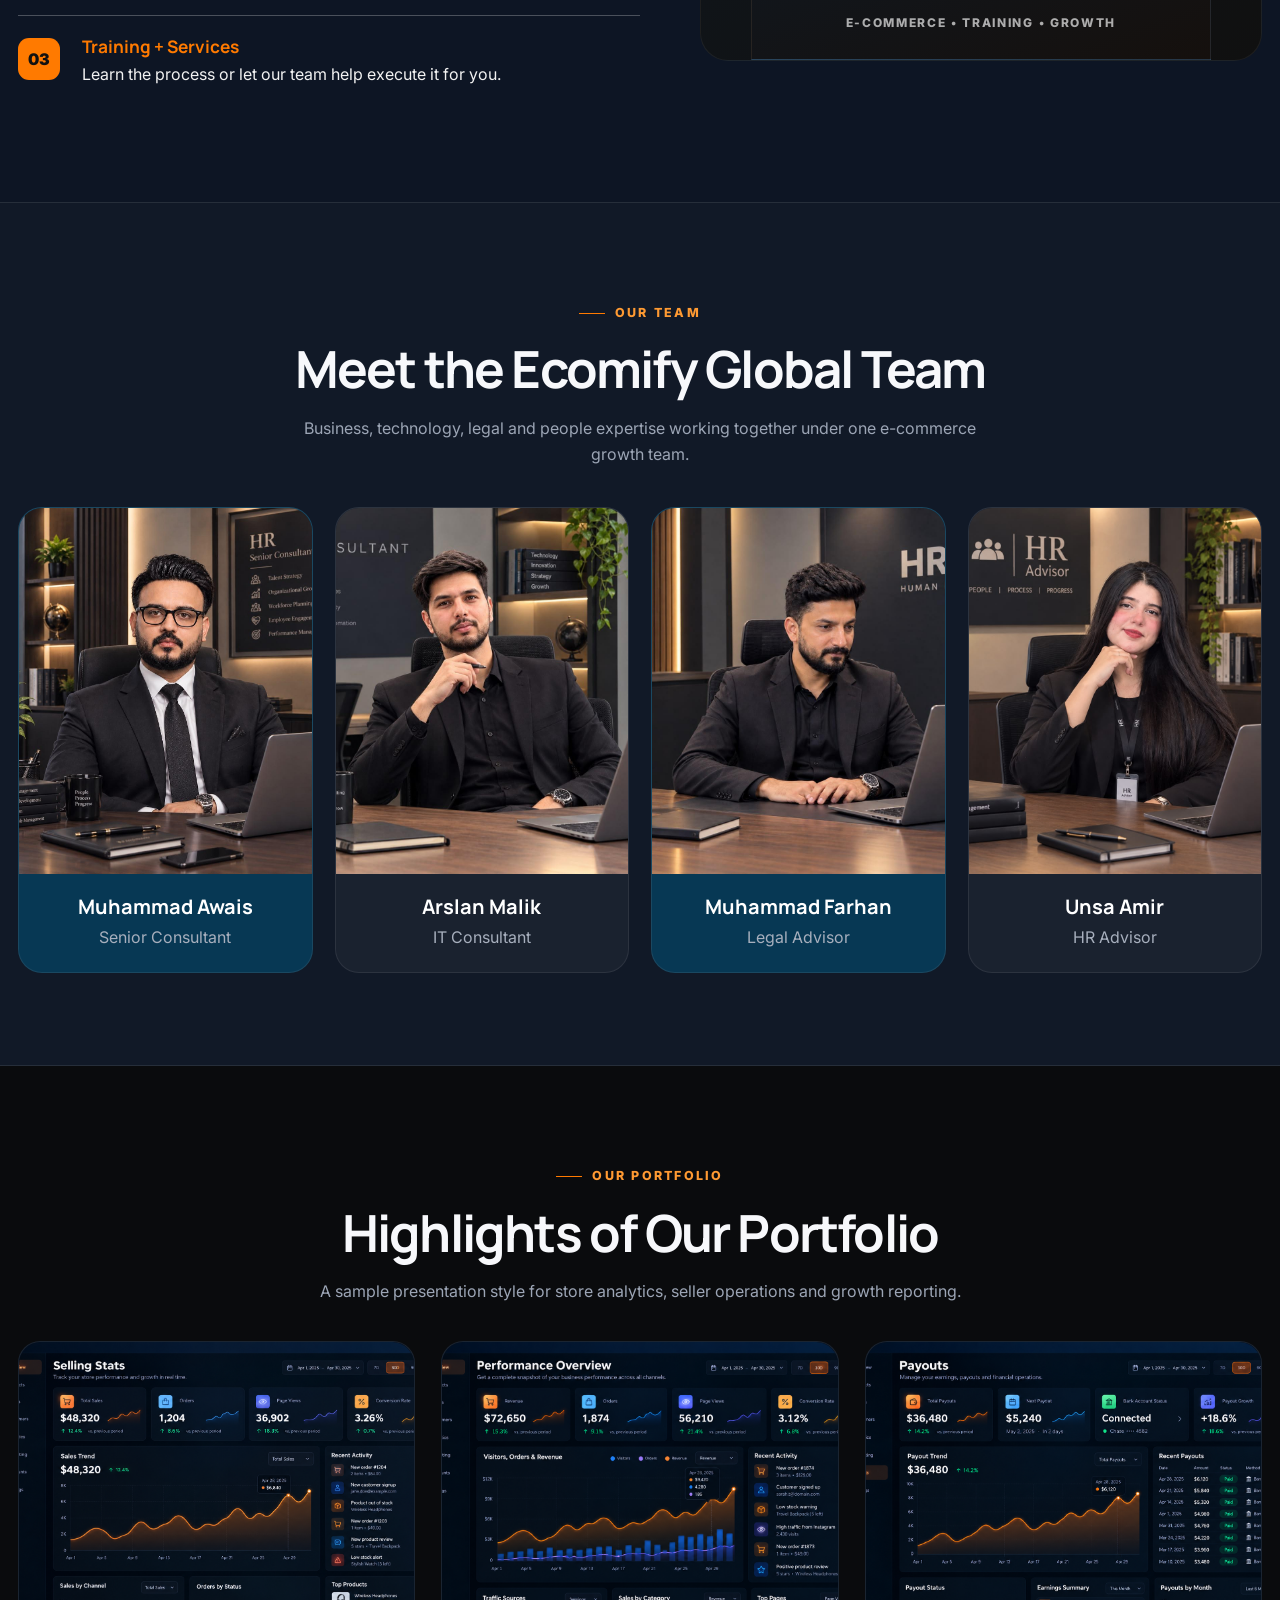
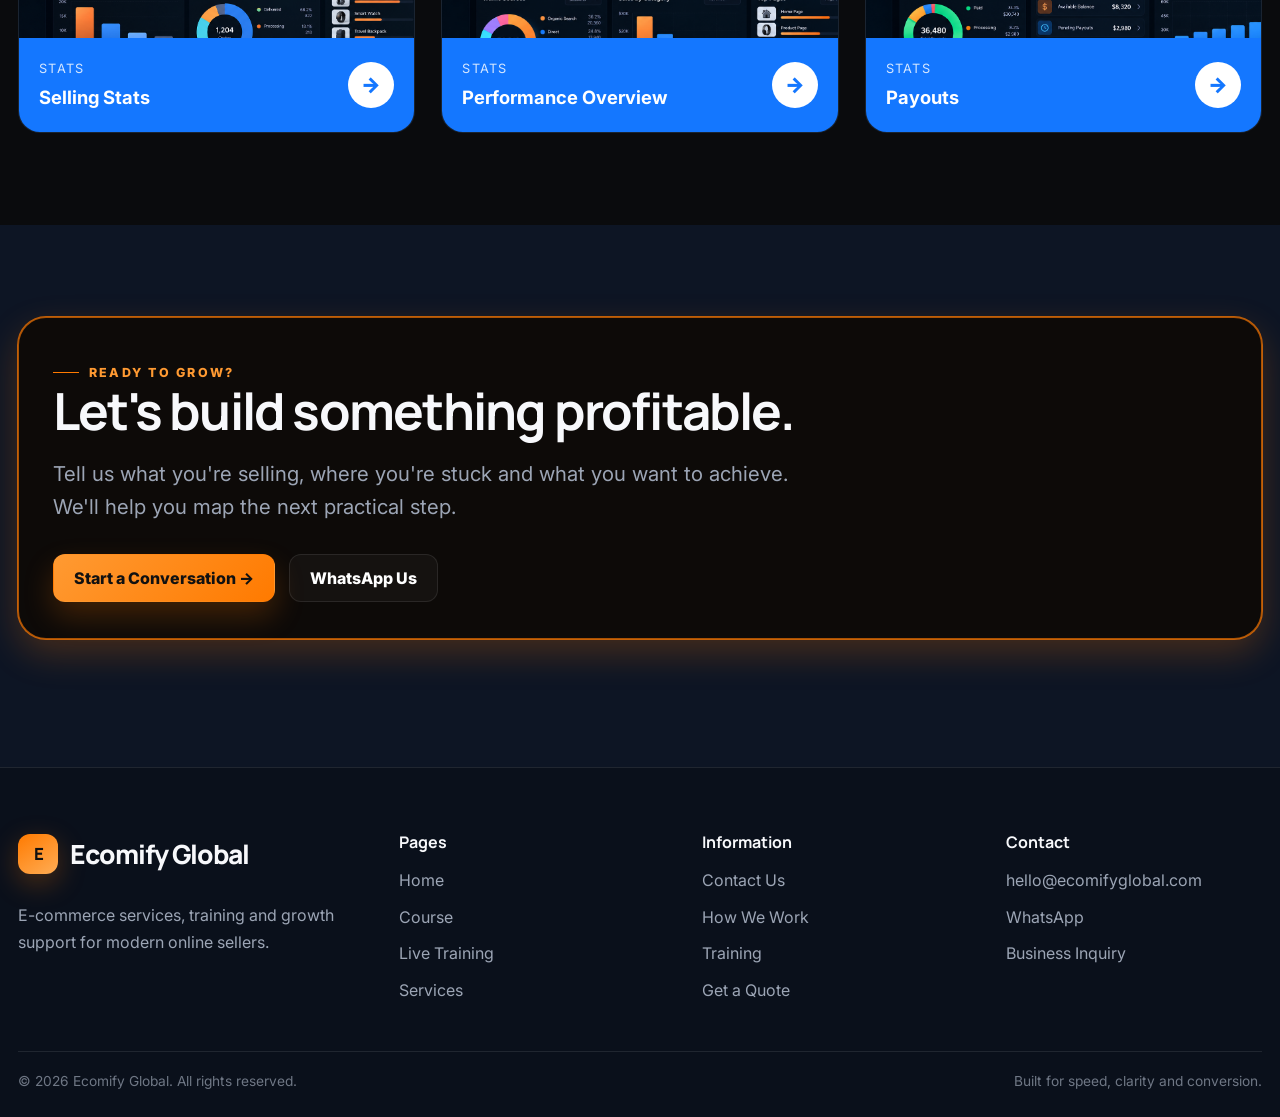
==== commit 61eee1a1: "Update website images, team and portfolio sections" ====
--- a/index.html
+++ b/index.html
@@ -1,162 +1,463 @@
-<!DOCTYPE html>
+<!doctype html>
 <html lang="en">
-<head>
-  <meta charset="UTF-8" />
-  <meta name="viewport" content="width=device-width, initial-scale=1.0" />
-  <meta name="description" content="Ecomify Global helps online sellers build, manage and scale e-commerce businesses across eBay, Shopify, TikTok Shop, Etsy and digital marketing." />
-  <title>Ecomify Global | E-Commerce Growth & Training</title>
-  <link rel="stylesheet" href="assets/css/style.css" />
-</head>
-<body>
-  <header class="site-header">
-    <div class="container navbar">
-      <a class="brand" href="index.html" aria-label="Ecomify Global home">
-        <span class="brand-mark">E</span>
-        <span>Ecomify Global</span>
-      </a>
-      <nav class="nav-links" aria-label="Primary navigation">
-        <a href="index.html">Home</a>
-        <a href="course.html">Course</a>
-        <a href="live-training.html">Live Training</a>
-        <a href="services.html">Services</a>
-        <a href="contact.html">Contact</a>
-      </nav>
-      <div class="header-cta">
-        <a class="btn btn-primary" href="contact.html">Let's Talk →</a>
-        <button class="menu-toggle" aria-label="Open menu" aria-expanded="false"><span></span><span></span><span></span></button>
+  <head>
+    <meta charset="UTF-8" />
+    <meta name="viewport" content="width=device-width, initial-scale=1.0" />
+    <meta
+      name="description"
+      content="Ecomify Global helps online sellers build, manage and scale e-commerce businesses across eBay, Shopify, TikTok Shop, Etsy and digital marketing."
+    />
+    <title>Ecomify Global | E-Commerce Growth & Training</title>
+    <link rel="stylesheet" href="assets/css/style.css" />
+  </head>
+  <body>
+    <header class="site-header">
+      <div class="container navbar">
+        <a class="brand" href="index.html" aria-label="Ecomify Global home">
+          <span class="brand-mark">E</span>
+          <span>Ecomify Global</span>
+        </a>
+        <nav class="nav-links" aria-label="Primary navigation">
+          <a href="index.html">Home</a>
+          <a href="course.html">Course</a>
+          <a href="live-training.html">Live Training</a>
+          <a href="services.html">Services</a>
+          <a href="contact.html">Contact</a>
+        </nav>
+        <div class="header-cta">
+          <a class="btn btn-primary" href="contact.html">Let's Talk →</a>
+          <button
+            class="menu-toggle"
+            aria-label="Open menu"
+            aria-expanded="false"
+          >
+            <span></span><span></span><span></span>
+          </button>
+        </div>
       </div>
-    </div>
-  </header>
-
-  <main>
-    <section class="hero">
-      <div class="container hero-grid">
-        <div class="reveal">
-          <span class="eyebrow">E-Commerce Growth Partner</span>
-          <h1>Build. Sell. <span>Scale.</span></h1>
-          <p class="lead">One team for e-commerce services, practical training and business growth across eBay, Shopify, TikTok Shop, Etsy and digital marketing.</p>
+    </header>
+
+    <main>
+      <section class="hero">
+        <div class="container hero-grid">
+          <div class="reveal">
+            <span class="eyebrow">E-Commerce Growth Partner</span>
+
+            <h1>Build. Sell. <span>Scale.</span></h1>
+
+            <p class="lead">
+              One team for e-commerce services, practical training and business
+              growth across eBay, Shopify, TikTok Shop, Etsy and digital
+              marketing.
+            </p>
+
+            <div class="hero-actions">
+              <a class="btn btn-orange" href="services.html">
+                Explore Services →
+              </a>
+
+              <a class="btn btn-ghost" href="course.html"> View Courses </a>
+            </div>
+
+            <div class="hero-badges">
+              <span class="pill">Store Setup</span>
+              <span class="pill">Product Research</span>
+              <span class="pill">Listing & SEO</span>
+              <span class="pill">Growth Strategy</span>
+            </div>
+          </div>
+
+          <div class="hero-visual reveal">
+            <img
+              src="assets/images/hero.jpeg"
+              alt="Ecomify Global e-commerce consultant"
+              class="hero-person"
+            />
+          </div>
+        </div>
+      </section>
+
+      <section class="section soft">
+        <div class="container why-grid">
+          <div class="reveal">
+            <span class="eyebrow">Growth & Training</span>
+
+            <h2>
+              Empowering minds. Shaping
+              <span class="orange">businesses.</span>
+            </h2>
+
+            <p class="lead">
+              We combine practical e-commerce training with real store services,
+              so clients and students learn how modern online businesses are
+              actually built and managed.
+            </p>
+
+            <div class="stats-row">
+              <div class="stat-box">
+                <strong>1000+</strong>
+                <span>Students Trained</span>
+              </div>
+
+              <div class="stat-box">
+                <strong>500+</strong>
+                <span>Projects Supported</span>
+              </div>
+
+              <div class="stat-box">
+                <strong>20+</strong>
+                <span>Team & Partners</span>
+              </div>
+            </div>
+          </div>
+
+          <div class="portfolio-card reveal">
+            <div class="portfolio-shot">
+              <img
+                src="assets/images/buisness-dashboard.jpg"
+                alt="Ecomify Global e-commerce business performance dashboard"
+              />
+            </div>
+
+            <div class="portfolio-meta">
+              <div>
+                <span>Business Intelligence</span>
+                <strong>Performance Dashboard</strong>
+              </div>
+
+              <div class="circle-arrow">→</div>
+            </div>
+          </div>
+        </div>
+      </section>
+
+      <section class="section dark">
+        <div class="container">
+          <div class="section-copy reveal">
+            <span class="eyebrow">Our Services</span>
+            <h2>Everything your store needs to grow.</h2>
+            <p>
+              From store setup and product research to operations, content and
+              customer growth.
+            </p>
+          </div>
+          <div class="grid-3 mt-3">
+            <article class="card reveal">
+              <div class="card-icon">↗</div>
+              <h3>eBay Services</h3>
+              <p>
+                Store setup, product research, listing optimization, eBay SEO,
+                order management and account support.
+              </p>
+              <a class="orange" href="services.html">Explore eBay services →</a>
+            </article>
+            <article class="card reveal">
+              <div class="card-icon">S</div>
+              <h3>Shopify Services</h3>
+              <p>
+                Professional store setup, theme customization, product
+                uploading, CRO and dropshipping automation.
+              </p>
+              <a class="orange" href="services.html"
+                >Explore Shopify services →</a
+              >
+            </article>
+            <article class="card reveal">
+              <div class="card-icon">♪</div>
+              <h3>TikTok Shop</h3>
+              <p>
+                Shop setup, product listing, short-form content, creator
+                affiliate setup and fulfillment management.
+              </p>
+              <a class="orange" href="services.html"
+                >Explore TikTok services →</a
+              >
+            </article>
+            <article class="card reveal">
+              <div class="card-icon">E</div>
+              <h3>Etsy Services</h3>
+              <p>
+                Shop setup, branding, SEO, product listing, print-on-demand and
+                digital product support.
+              </p>
+              <a class="orange" href="services.html">Explore Etsy services →</a>
+            </article>
+            <article class="card reveal">
+              <div class="card-icon">◎</div>
+              <h3>Gulf Dropshipping</h3>
+              <p>
+                Product research, supplier sourcing, automation, order
+                processing and profit optimization.
+              </p>
+              <a class="orange" href="services.html">Explore dropshipping →</a>
+            </article>
+            <article class="card reveal">
+              <div class="card-icon">◉</div>
+              <h3>Digital Marketing</h3>
+              <p>
+                Meta & Google Ads, social media, brand identity, SEO, content
+                strategy and email marketing.
+              </p>
+              <a class="orange" href="services.html">Explore marketing →</a>
+            </article>
+          </div>
+        </div>
+      </section>
+
+      <section class="section">
+        <div class="container why-grid">
+          <div class="reveal">
+            <span class="eyebrow">Why Choose Us</span>
+            <h2>
+              Practical e-commerce support built around real business goals.
+            </h2>
+            <p>
+              We focus on execution, clarity and measurable store improvement
+              instead of generic advice.
+            </p>
+            <div class="feature-line">
+              <div class="small-icon">01</div>
+              <div>
+                <h4>Marketplace Experience</h4>
+                <p>
+                  Support across eBay, Shopify, TikTok Shop, Etsy and modern
+                  dropshipping workflows.
+                </p>
+              </div>
+            </div>
+            <div class="feature-line">
+              <div class="small-icon">02</div>
+              <div>
+                <h4>Hands-on Execution</h4>
+                <p>
+                  We help with setup, listings, product research, operations,
+                  optimization and growth.
+                </p>
+              </div>
+            </div>
+            <div class="feature-line">
+              <div class="small-icon">03</div>
+              <div>
+                <h4>Training + Services</h4>
+                <p>
+                  Learn the process or let our team help execute it for you.
+                </p>
+              </div>
+            </div>
+          </div>
+          <div
+            class="portrait-panel reveal"
+            aria-label="Ecomify Global brand visual"
+          >
+            <div class="portrait-placeholder"></div>
+          </div>
+        </div>
+      </section>
+
+      <section class="section soft">
+        <div class="container">
+          <div class="section-copy reveal">
+            <span class="eyebrow">Our Team</span>
+            <h2>Meet the Ecomify Global Team</h2>
+            <p>
+              Business, technology, legal and people expertise working together
+              under one e-commerce growth team.
+            </p>
+          </div>
+
+          <div class="team-grid">
+            <article class="team-card reveal">
+              <div class="team-image">
+                <img
+                  src="assets/images/awais.jpeg"
+                  alt="Muhammad Awais - Senior Consultant"
+                />
+              </div>
+
+              <div class="team-body">
+                <h4>Muhammad Awais</h4>
+                <p>Senior Consultant</p>
+              </div>
+            </article>
+
+            <article class="team-card reveal">
+              <div class="team-image">
+                <img
+                  src="assets/images/arslan.jpeg"
+                  alt="Arslan Malik - IT Consultant"
+                />
+              </div>
+
+              <div class="team-body">
+                <h4>Arslan Malik</h4>
+                <p>IT Consultant</p>
+              </div>
+            </article>
+
+            <article class="team-card reveal">
+              <div class="team-image">
+                <img
+                  src="assets/images/farhan.jpeg"
+                  alt="Muhammad Farhan - Legal Advisor"
+                />
+              </div>
+
+              <div class="team-body">
+                <h4>Muhammad Farhan</h4>
+                <p>Legal Advisor</p>
+              </div>
+            </article>
+
+            <article class="team-card reveal">
+              <div class="team-image">
+                <img
+                  src="assets/images/unsa.jpeg"
+                  alt="Unsa Amir - HR Advisor"
+                />
+              </div>
+
+              <div class="team-body">
+                <h4>Unsa Amir</h4>
+                <p>HR Advisor</p>
+              </div>
+            </article>
+          </div>
+        </div>
+      </section>
+
+      <section class="section dark">
+        <div class="container">
+          <div class="section-copy reveal">
+            <span class="eyebrow">Our Portfolio</span>
+            <h2>Highlights of Our Portfolio</h2>
+            <p>
+              A sample presentation style for store analytics, seller operations
+              and growth reporting.
+            </p>
+          </div>
+
+          <div class="portfolio-grid">
+            <!-- Selling Stats -->
+            <article class="portfolio-card reveal">
+              <div class="portfolio-shot">
+                <img
+                  src="assets/images/stats.png"
+                  alt="Selling Stats Dashboard"
+                />
+              </div>
+
+              <div class="portfolio-meta">
+                <div>
+                  <span>Stats</span>
+                  <strong>Selling Stats</strong>
+                </div>
+
+                <div class="circle-arrow">→</div>
+              </div>
+            </article>
+
+            <!-- Performance Overview -->
+            <article class="portfolio-card reveal">
+              <div class="portfolio-shot">
+                <img
+                  src="assets/images/performance.png"
+                  alt="Performance Overview Dashboard"
+                />
+              </div>
+
+              <div class="portfolio-meta">
+                <div>
+                  <span>Stats</span>
+                  <strong>Performance Overview</strong>
+                </div>
+
+                <div class="circle-arrow">→</div>
+              </div>
+            </article>
+
+            <!-- Payouts -->
+            <article class="portfolio-card reveal">
+              <div class="portfolio-shot">
+                <img src="assets/images/payout.png" alt="Payouts Dashboard" />
+              </div>
+
+              <div class="portfolio-meta">
+                <div>
+                  <span>Stats</span>
+                  <strong>Payouts</strong>
+                </div>
+
+                <div class="circle-arrow">→</div>
+              </div>
+            </article>
+          </div>
+        </div>
+      </section>
+
+      <section class="section">
+        <div class="container service-intro reveal">
+          <span class="eyebrow">Ready to Grow?</span>
+          <h2>Let's build something profitable.</h2>
+          <p class="lead">
+            Tell us what you're selling, where you're stuck and what you want to
+            achieve. We'll help you map the next practical step.
+          </p>
           <div class="hero-actions">
-            <a class="btn btn-orange" href="services.html">Explore Services →</a>
-            <a class="btn btn-ghost" href="course.html">View Courses</a>
-          </div>
-          <div class="hero-badges">
-            <span class="pill">Store Setup</span><span class="pill">Product Research</span><span class="pill">Listing & SEO</span><span class="pill">Growth Strategy</span>
-          </div>
-        </div>
-        <div class="hero-visual reveal" aria-label="E-commerce analytics dashboard illustration">
-          <div class="dashboard-shell">
-            <div class="dash-top"><div class="dots"><i></i><i></i><i></i></div><div class="dash-search"></div></div>
-            <div class="dash-grid">
-              <div class="metric"><small>Total Sales</small><strong>$14.3K</strong></div>
-              <div class="metric"><small>Orders</small><strong>848</strong></div>
-              <div class="metric"><small>Views</small><strong>36.7K</strong></div>
-              <div class="metric"><small>Growth</small><strong>+18%</strong></div>
-            </div>
-            <div class="chart-row">
-              <div class="chart-panel"><small>Sales overview</small><div class="bars"><span></span><span></span><span></span><span></span><span></span><span></span><span></span><span></span></div></div>
-              <div class="chart-panel"><small>Conversion</small><div class="ring"></div></div>
-            </div>
-          </div>
+            <a class="btn btn-orange" href="contact.html"
+              >Start a Conversation →</a
+            ><a class="btn btn-ghost" data-whatsapp href="#">WhatsApp Us</a>
+          </div>
+        </div>
+      </section>
+    </main>
+
+    <footer class="site-footer">
+      <div class="container">
+        <div class="footer-grid">
+          <div class="footer-brand">
+            <a class="brand" href="index.html"
+              ><span class="brand-mark">E</span><span>Ecomify Global</span></a
+            >
+            <p class="mt-2">
+              E-commerce services, training and growth support for modern online
+              sellers.
+            </p>
+          </div>
+          <div>
+            <h4 class="footer-title">Pages</h4>
+            <div class="footer-links">
+              <a href="index.html">Home</a><a href="course.html">Course</a
+              ><a href="live-training.html">Live Training</a
+              ><a href="services.html">Services</a>
+            </div>
+          </div>
+          <div>
+            <h4 class="footer-title">Information</h4>
+            <div class="footer-links">
+              <a href="contact.html">Contact Us</a
+              ><a href="services.html">How We Work</a
+              ><a href="course.html">Training</a
+              ><a href="contact.html">Get a Quote</a>
+            </div>
+          </div>
+          <div>
+            <h4 class="footer-title">Contact</h4>
+            <div class="footer-links">
+              <a data-email href="#">hello@ecomifyglobal.com</a
+              ><a data-whatsapp href="#">WhatsApp</a
+              ><a href="contact.html">Business Inquiry</a>
+            </div>
+          </div>
+        </div>
+        <div class="footer-bottom">
+          <span
+            >© <span data-year></span> Ecomify Global. All rights
+            reserved.</span
+          ><span>Built for speed, clarity and conversion.</span>
         </div>
       </div>
-    </section>
-
-    <section class="section soft">
-      <div class="container why-grid">
-        <div class="reveal">
-          <span class="eyebrow">Growth & Training</span>
-          <h2>Empowering minds. Shaping <span class="orange">businesses.</span></h2>
-          <p class="lead">We combine practical e-commerce training with real store services, so clients and students learn how modern online businesses are actually built and managed.</p>
-          <div class="stats-row">
-            <div class="stat-box"><strong>1000+</strong><span>Students Trained</span></div>
-            <div class="stat-box"><strong>500+</strong><span>Projects Supported</span></div>
-            <div class="stat-box"><strong>20+</strong><span>Team & Partners</span></div>
-          </div>
-        </div>
-        <div class="portfolio-card reveal">
-          <div class="portfolio-shot"><div class="mini-panels"><span></span><span></span><span></span><span></span></div></div>
-          <div class="portfolio-meta"><div><span>Business Intelligence</span><strong>Performance Dashboard</strong></div><div class="circle-arrow">→</div></div>
-        </div>
-      </div>
-    </section>
-
-    <section class="section dark">
-      <div class="container">
-        <div class="section-copy reveal">
-          <span class="eyebrow">Our Services</span>
-          <h2>Everything your store needs to grow.</h2>
-          <p>From store setup and product research to operations, content and customer growth.</p>
-        </div>
-        <div class="grid-3 mt-3">
-          <article class="card reveal"><div class="card-icon">↗</div><h3>eBay Services</h3><p>Store setup, product research, listing optimization, eBay SEO, order management and account support.</p><a class="orange" href="services.html">Explore eBay services →</a></article>
-          <article class="card reveal"><div class="card-icon">S</div><h3>Shopify Services</h3><p>Professional store setup, theme customization, product uploading, CRO and dropshipping automation.</p><a class="orange" href="services.html">Explore Shopify services →</a></article>
-          <article class="card reveal"><div class="card-icon">♪</div><h3>TikTok Shop</h3><p>Shop setup, product listing, short-form content, creator affiliate setup and fulfillment management.</p><a class="orange" href="services.html">Explore TikTok services →</a></article>
-          <article class="card reveal"><div class="card-icon">E</div><h3>Etsy Services</h3><p>Shop setup, branding, SEO, product listing, print-on-demand and digital product support.</p><a class="orange" href="services.html">Explore Etsy services →</a></article>
-          <article class="card reveal"><div class="card-icon">◎</div><h3>Gulf Dropshipping</h3><p>Product research, supplier sourcing, automation, order processing and profit optimization.</p><a class="orange" href="services.html">Explore dropshipping →</a></article>
-          <article class="card reveal"><div class="card-icon">◉</div><h3>Digital Marketing</h3><p>Meta & Google Ads, social media, brand identity, SEO, content strategy and email marketing.</p><a class="orange" href="services.html">Explore marketing →</a></article>
-        </div>
-      </div>
-    </section>
-
-    <section class="section">
-      <div class="container why-grid">
-        <div class="reveal">
-          <span class="eyebrow">Why Choose Us</span>
-          <h2>Practical e-commerce support built around real business goals.</h2>
-          <p>We focus on execution, clarity and measurable store improvement instead of generic advice.</p>
-          <div class="feature-line"><div class="small-icon">01</div><div><h4>Marketplace Experience</h4><p>Support across eBay, Shopify, TikTok Shop, Etsy and modern dropshipping workflows.</p></div></div>
-          <div class="feature-line"><div class="small-icon">02</div><div><h4>Hands-on Execution</h4><p>We help with setup, listings, product research, operations, optimization and growth.</p></div></div>
-          <div class="feature-line"><div class="small-icon">03</div><div><h4>Training + Services</h4><p>Learn the process or let our team help execute it for you.</p></div></div>
-        </div>
-        <div class="portrait-panel reveal" aria-label="Ecomify Global brand visual"><div class="portrait-placeholder"></div></div>
-      </div>
-    </section>
-
-    <section class="section soft">
-      <div class="container">
-        <div class="section-copy reveal"><span class="eyebrow">Our Team</span><h2>Meet the Ecomify Global Team</h2><p>Business, technology, legal and people expertise working together under one e-commerce growth team.</p></div>
-        <div class="team-grid">
-          <article class="team-card reveal"><div class="team-avatar" aria-hidden="true">MA</div><div class="team-body"><h4>Muhammad Awais</h4><p>Senior Consultant</p></div></article>
-          <article class="team-card reveal"><div class="team-avatar" aria-hidden="true">AM</div><div class="team-body"><h4>Arslan Malik</h4><p>IT Consultant</p></div></article>
-          <article class="team-card reveal"><div class="team-avatar" aria-hidden="true">MF</div><div class="team-body"><h4>Muhammad Farhan</h4><p>Legal Advisor</p></div></article>
-          <article class="team-card reveal"><div class="team-avatar" aria-hidden="true">UA</div><div class="team-body"><h4>Unsa Amir</h4><p>HR Advisor</p></div></article>
-        </div>
-      </div>
-    </section>
-
-    <section class="section dark">
-      <div class="container">
-        <div class="section-copy reveal"><span class="eyebrow">Our Portfolio</span><h2>Highlights of Our Portfolio</h2><p>A sample presentation style for store analytics, seller operations and growth reporting.</p></div>
-        <div class="portfolio-grid">
-          <article class="portfolio-card reveal"><div class="portfolio-shot"><div class="mini-panels"><span></span><span></span><span></span><span></span></div></div><div class="portfolio-meta"><div><span>Stats</span><strong>Selling Stats</strong></div><div class="circle-arrow">→</div></div></article>
-          <article class="portfolio-card reveal"><div class="portfolio-shot"><div class="mini-panels"><span></span><span></span><span></span><span></span></div></div><div class="portfolio-meta"><div><span>Stats</span><strong>Performance Overview</strong></div><div class="circle-arrow">→</div></div></article>
-          <article class="portfolio-card reveal"><div class="portfolio-shot"><div class="mini-panels"><span></span><span></span><span></span><span></span></div></div><div class="portfolio-meta"><div><span>Stats</span><strong>Payouts</strong></div><div class="circle-arrow">→</div></div></article>
-        </div>
-      </div>
-    </section>
-
-    <section class="section">
-      <div class="container service-intro reveal">
-        <span class="eyebrow">Ready to Grow?</span>
-        <h2>Let's build something profitable.</h2>
-        <p class="lead">Tell us what you're selling, where you're stuck and what you want to achieve. We'll help you map the next practical step.</p>
-        <div class="hero-actions"><a class="btn btn-orange" href="contact.html">Start a Conversation →</a><a class="btn btn-ghost" data-whatsapp href="#">WhatsApp Us</a></div>
-      </div>
-    </section>
-  </main>
-
-  <footer class="site-footer">
-    <div class="container">
-      <div class="footer-grid">
-        <div class="footer-brand"><a class="brand" href="index.html"><span class="brand-mark">E</span><span>Ecomify Global</span></a><p class="mt-2">E-commerce services, training and growth support for modern online sellers.</p></div>
-        <div><h4 class="footer-title">Pages</h4><div class="footer-links"><a href="index.html">Home</a><a href="course.html">Course</a><a href="live-training.html">Live Training</a><a href="services.html">Services</a></div></div>
-        <div><h4 class="footer-title">Information</h4><div class="footer-links"><a href="contact.html">Contact Us</a><a href="services.html">How We Work</a><a href="course.html">Training</a><a href="contact.html">Get a Quote</a></div></div>
-        <div><h4 class="footer-title">Contact</h4><div class="footer-links"><a data-email href="#">hello@ecomifyglobal.com</a><a data-whatsapp href="#">WhatsApp</a><a href="contact.html">Business Inquiry</a></div></div>
-      </div>
-      <div class="footer-bottom"><span>© <span data-year></span> Ecomify Global. All rights reserved.</span><span>Built for speed, clarity and conversion.</span></div>
-    </div>
-  </footer>
-  <button class="back-top" aria-label="Back to top">↑</button>
-  <script src="assets/js/script.js"></script>
-</body>
+    </footer>
+    <button class="back-top" aria-label="Back to top">↑</button>
+    <script src="assets/js/script.js"></script>
+  </body>
 </html>
--- a/assets/css/style.css
+++ b/assets/css/style.css
@@ -1,4 +1,4 @@
-@import url('https://fonts.googleapis.com/css2?family=Inter:wght@400;500;600;700;800&family=Manrope:wght@500;600;700;800&display=swap');
+@import url("https://fonts.googleapis.com/css2?family=Inter:wght@400;500;600;700;800&family=Manrope:wght@500;600;700;800&display=swap");
 
 :root {
   --bg: #0d1524;
@@ -18,37 +18,87 @@
   --radius: 26px;
   --radius-sm: 16px;
   --shadow: 0 22px 60px rgba(0, 0, 0, 0.28);
-  --glow: 0 0 0 1px rgba(255,122,0,.72), 0 14px 36px rgba(255,122,0,.24);
+  --glow:
+    0 0 0 1px rgba(255, 122, 0, 0.72), 0 14px 36px rgba(255, 122, 0, 0.24);
   --max: 1280px;
 }
 
-* { box-sizing: border-box; }
-html { scroll-behavior: smooth; }
+* {
+  box-sizing: border-box;
+}
+html {
+  scroll-behavior: smooth;
+}
 body {
   margin: 0;
-  font-family: 'Inter', system-ui, -apple-system, BlinkMacSystemFont, 'Segoe UI', sans-serif;
+  font-family:
+    "Inter",
+    system-ui,
+    -apple-system,
+    BlinkMacSystemFont,
+    "Segoe UI",
+    sans-serif;
   color: var(--text);
   background:
-    radial-gradient(circle at 18% 6%, rgba(20,119,255,.09), transparent 23%),
-    radial-gradient(circle at 86% 14%, rgba(255,122,0,.07), transparent 18%),
+    radial-gradient(
+      circle at 18% 6%,
+      rgba(20, 119, 255, 0.09),
+      transparent 23%
+    ),
+    radial-gradient(
+      circle at 86% 14%,
+      rgba(255, 122, 0, 0.07),
+      transparent 18%
+    ),
     var(--bg);
   line-height: 1.65;
   overflow-x: hidden;
 }
 
-body.menu-open { overflow: hidden; }
-img { max-width: 100%; display: block; }
-a { color: inherit; text-decoration: none; }
-button, input, textarea, select { font: inherit; }
-button { cursor: pointer; }
-
-::selection { background: var(--orange); color: #111; }
-
-.container { width: min(calc(100% - 36px), var(--max)); margin: 0 auto; }
-.section { padding: 92px 0; position: relative; }
-.section.tight { padding: 64px 0; }
-.section.dark { background: #0a0b0d; }
-.section.soft { background: rgba(255,255,255,.015); border-block: 1px solid var(--line); }
+body.menu-open {
+  overflow: hidden;
+}
+img {
+  max-width: 100%;
+  display: block;
+}
+a {
+  color: inherit;
+  text-decoration: none;
+}
+button,
+input,
+textarea,
+select {
+  font: inherit;
+}
+button {
+  cursor: pointer;
+}
+
+::selection {
+  background: var(--orange);
+  color: #111;
+}
+
+.container {
+  width: min(calc(100% - 36px), var(--max));
+  margin: 0 auto;
+}
+.section {
+  padding: 92px 0;
+  position: relative;
+}
+.section.tight {
+  padding: 64px 0;
+}
+.section.dark {
+  background: #0a0b0d;
+}
+.section.soft {
+  background: rgba(255, 255, 255, 0.015);
+  border-block: 1px solid var(--line);
+}
 
 .eyebrow {
   display: inline-flex;
@@ -56,22 +106,59 @@
   gap: 10px;
   color: var(--orange-2);
   text-transform: uppercase;
-  letter-spacing: .18em;
+  letter-spacing: 0.18em;
   font-weight: 800;
-  font-size: .78rem;
-}
-.eyebrow::before { content: ''; width: 26px; height: 1px; background: var(--orange); }
-
-h1,h2,h3,h4 { font-family: 'Manrope', sans-serif; margin: 0 0 18px; line-height: 1.08; }
-h1 { font-size: clamp(3rem, 6vw, 6rem); letter-spacing: -.045em; }
-h2 { font-size: clamp(2.25rem, 4vw, 4.3rem); letter-spacing: -.035em; }
-h3 { font-size: clamp(1.5rem, 2.5vw, 2.3rem); letter-spacing: -.025em; }
-h4 { font-size: 1.08rem; }
-p { margin: 0 0 18px; color: var(--muted); }
-.lead { font-size: clamp(1.05rem, 1.6vw, 1.35rem); max-width: 760px; }
-.section-copy { max-width: 720px; margin: 0 auto; text-align: center; }
-.section-copy p { margin-inline: auto; }
-.section-copy .eyebrow { margin-bottom: 18px; }
+  font-size: 0.78rem;
+}
+.eyebrow::before {
+  content: "";
+  width: 26px;
+  height: 1px;
+  background: var(--orange);
+}
+
+h1,
+h2,
+h3,
+h4 {
+  font-family: "Manrope", sans-serif;
+  margin: 0 0 18px;
+  line-height: 1.08;
+}
+h1 {
+  font-size: clamp(3rem, 6vw, 6rem);
+  letter-spacing: -0.045em;
+}
+h2 {
+  font-size: clamp(2.25rem, 4vw, 4.3rem);
+  letter-spacing: -0.035em;
+}
+h3 {
+  font-size: clamp(1.5rem, 2.5vw, 2.3rem);
+  letter-spacing: -0.025em;
+}
+h4 {
+  font-size: 1.08rem;
+}
+p {
+  margin: 0 0 18px;
+  color: var(--muted);
+}
+.lead {
+  font-size: clamp(1.05rem, 1.6vw, 1.35rem);
+  max-width: 760px;
+}
+.section-copy {
+  max-width: 720px;
+  margin: 0 auto;
+  text-align: center;
+}
+.section-copy p {
+  margin-inline: auto;
+}
+.section-copy .eyebrow {
+  margin-bottom: 18px;
+}
 
 /* Header */
 .site-header {
@@ -79,8 +166,8 @@
   top: 0;
   z-index: 1000;
   backdrop-filter: blur(16px);
-  background: rgba(9, 16, 28, .78);
-  border-bottom: 1px solid rgba(255,255,255,.055);
+  background: rgba(9, 16, 28, 0.78);
+  border-bottom: 1px solid rgba(255, 255, 255, 0.055);
 }
 .navbar {
   min-height: 84px;
@@ -89,24 +176,77 @@
   justify-content: space-between;
   gap: 28px;
 }
-.brand { display: inline-flex; align-items: center; gap: 12px; font: 800 1.65rem/1 'Manrope', sans-serif; letter-spacing: -.04em; }
+.brand {
+  display: inline-flex;
+  align-items: center;
+  gap: 12px;
+  font:
+    800 1.65rem/1 "Manrope",
+    sans-serif;
+  letter-spacing: -0.04em;
+}
 .brand-mark {
-  width: 40px; height: 40px; border-radius: 12px;
-  display: grid; place-items: center;
+  width: 40px;
+  height: 40px;
+  border-radius: 12px;
+  display: grid;
+  place-items: center;
   background: linear-gradient(145deg, var(--orange), #ffad55);
-  color: #101010; font-size: 1.05rem; font-weight: 900;
-  box-shadow: 0 9px 28px rgba(255,122,0,.28);
-}
-.nav-links { display: flex; align-items: center; gap: 34px; }
-.nav-links a { color: #f0f2f7; font-weight: 700; font-size: .96rem; position: relative; }
+  color: #101010;
+  font-size: 1.05rem;
+  font-weight: 900;
+  box-shadow: 0 9px 28px rgba(255, 122, 0, 0.28);
+}
+.nav-links {
+  display: flex;
+  align-items: center;
+  gap: 34px;
+}
+.nav-links a {
+  color: #f0f2f7;
+  font-weight: 700;
+  font-size: 0.96rem;
+  position: relative;
+}
 .nav-links a::after {
-  content:''; position:absolute; left:0; right:100%; bottom:-10px; height:2px; background:var(--orange); transition:.25s ease;
-}
-.nav-links a:hover::after, .nav-links a.active::after { right:0; }
-.nav-links a.active { color: #fff; }
-.header-cta { display:flex; align-items:center; gap:12px; }
-.menu-toggle { display:none; width:44px; height:44px; border-radius:12px; border:1px solid var(--line); background:rgba(255,255,255,.04); color:#fff; }
-.menu-toggle span { display:block; width:20px; height:2px; background:#fff; margin:4px auto; transition:.25s; }
+  content: "";
+  position: absolute;
+  left: 0;
+  right: 100%;
+  bottom: -10px;
+  height: 2px;
+  background: var(--orange);
+  transition: 0.25s ease;
+}
+.nav-links a:hover::after,
+.nav-links a.active::after {
+  right: 0;
+}
+.nav-links a.active {
+  color: #fff;
+}
+.header-cta {
+  display: flex;
+  align-items: center;
+  gap: 12px;
+}
+.menu-toggle {
+  display: none;
+  width: 44px;
+  height: 44px;
+  border-radius: 12px;
+  border: 1px solid var(--line);
+  background: rgba(255, 255, 255, 0.04);
+  color: #fff;
+}
+.menu-toggle span {
+  display: block;
+  width: 20px;
+  height: 2px;
+  background: #fff;
+  margin: 4px auto;
+  transition: 0.25s;
+}
 
 .btn {
   min-height: 48px;
@@ -118,202 +258,1538 @@
   justify-content: center;
   gap: 10px;
   font-weight: 800;
-  transition: transform .2s ease, box-shadow .2s ease, border-color .2s ease, background .2s ease;
-}
-.btn:hover { transform: translateY(-2px); }
-.btn-primary { background: linear-gradient(135deg, #1d83ff, var(--blue)); color: #fff; box-shadow: 0 14px 30px rgba(20,119,255,.22); }
-.btn-primary:hover { box-shadow: 0 18px 36px rgba(20,119,255,.3); }
-.btn-orange { background: linear-gradient(135deg, var(--orange-2), var(--orange)); color:#111; box-shadow: 0 14px 30px rgba(255,122,0,.22); }
-.btn-ghost { border-color: var(--line); background: rgba(255,255,255,.035); color:#fff; }
-.btn-ghost:hover { border-color: rgba(255,122,0,.45); }
-
-/* Hero */
-.hero { padding: 96px 0 84px; position: relative; overflow: hidden; }
+  transition:
+    transform 0.2s ease,
+    box-shadow 0.2s ease,
+    border-color 0.2s ease,
+    background 0.2s ease;
+}
+.btn:hover {
+  transform: translateY(-2px);
+}
+.btn-primary {
+  background: linear-gradient(135deg, #1d83ff, var(--blue));
+  color: #fff;
+  box-shadow: 0 14px 30px rgba(20, 119, 255, 0.22);
+}
+.btn-primary:hover {
+  box-shadow: 0 18px 36px rgba(20, 119, 255, 0.3);
+}
+.btn-orange {
+  background: linear-gradient(135deg, var(--orange-2), var(--orange));
+  color: #111;
+  box-shadow: 0 14px 30px rgba(255, 122, 0, 0.22);
+}
+.btn-ghost {
+  border-color: var(--line);
+  background: rgba(255, 255, 255, 0.035);
+  color: #fff;
+}
+.btn-ghost:hover {
+  border-color: rgba(255, 122, 0, 0.45);
+}
+/* =========================
+   Hero
+========================= */
+
+.hero {
+  padding: 96px 0 84px;
+  position: relative;
+  overflow: hidden;
+}
+
 .hero::before {
-  content:''; position:absolute; inset:auto -8% 12% auto; width:420px; height:420px; border-radius:50%;
-  background: radial-gradient(circle, rgba(255,122,0,.16), rgba(255,122,0,0) 68%); pointer-events:none;
-}
-.hero-grid { display:grid; grid-template-columns: 1.05fr .95fr; align-items:center; gap:60px; }
-.hero h1 span { color: var(--orange); }
-.hero-actions { display:flex; flex-wrap:wrap; gap:14px; margin-top:30px; }
-.hero-badges { display:flex; flex-wrap:wrap; gap:12px; margin-top:30px; }
-.pill { border:1px solid var(--line); background:rgba(255,255,255,.035); border-radius:999px; padding:8px 13px; color:#cfd5df; font-size:.88rem; }
+  content: "";
+  position: absolute;
+  right: -8%;
+  bottom: 12%;
+  width: 420px;
+  height: 420px;
+  border-radius: 50%;
+  background: radial-gradient(
+    circle,
+    rgba(255, 122, 0, 0.16),
+    rgba(255, 122, 0, 0) 68%
+  );
+  pointer-events: none;
+}
+
+.hero-grid {
+  display: grid;
+  grid-template-columns: 1.05fr 0.95fr;
+  align-items: center;
+  gap: 60px;
+}
+
+.hero h1 span {
+  color: var(--orange);
+}
+
+.hero-actions {
+  display: flex;
+  flex-wrap: wrap;
+  gap: 14px;
+  margin-top: 30px;
+}
+
+.hero-badges {
+  display: flex;
+  flex-wrap: wrap;
+  gap: 12px;
+  margin-top: 30px;
+}
+
+.pill {
+  border: 1px solid var(--line);
+  background: rgba(255, 255, 255, 0.035);
+  border-radius: 999px;
+  padding: 8px 13px;
+  color: #cfd5df;
+  font-size: 0.88rem;
+}
+
+/* Hero Image Container */
+
 .hero-visual {
-  position:relative; min-height:500px; border-radius:32px; overflow:hidden;
-  background: linear-gradient(145deg, #111a29 0%, #0b1019 65%, #17100a 100%);
-  border:1px solid rgba(255,255,255,.08); box-shadow:var(--shadow);
-}
-.hero-visual::after { content:''; position:absolute; inset:auto auto -120px -100px; width:320px; height:320px; background:radial-gradient(circle, rgba(20,119,255,.28), transparent 66%); }
-.dashboard-shell { position:absolute; inset:48px 42px; border-radius:20px; background:#08111f; border:1px solid rgba(255,255,255,.08); padding:18px; transform:perspective(900px) rotateY(-6deg) rotateX(2deg); box-shadow:0 28px 70px rgba(0,0,0,.45); }
-.dash-top { display:flex; align-items:center; justify-content:space-between; gap:12px; margin-bottom:18px; }
-.dots { display:flex; gap:6px; }.dots i { width:7px; height:7px; border-radius:50%; background:#26354b; }.dots i:first-child{background:var(--orange)}
-.dash-search { width:50%; height:28px; border-radius:8px; background:#0d1b2d; }
-.dash-grid { display:grid; grid-template-columns: repeat(4,1fr); gap:10px; margin-bottom:12px; }
-.metric { background:#0d1b2d; border:1px solid rgba(255,255,255,.05); border-radius:12px; padding:12px; }
-.metric b { display:block; font-size:1rem; margin-bottom:5px; }.metric small{color:#7f8da3;font-size:.7rem}.metric strong{font-size:1.4rem}.metric:nth-child(1) strong{color:#ffb056}.metric:nth-child(2) strong{color:#58a1ff}.metric:nth-child(3) strong{color:#be82ff}.metric:nth-child(4) strong{color:#54d999}
-.chart-row { display:grid; grid-template-columns:1.5fr .9fr; gap:12px; }
-.chart-panel { background:#0d1b2d; border:1px solid rgba(255,255,255,.05); border-radius:14px; min-height:160px; padding:16px; position:relative; overflow:hidden; }
-.bars { display:flex; align-items:flex-end; gap:8px; height:110px; padding-top:15px; }
-.bars span { width:100%; border-radius:6px 6px 0 0; background:linear-gradient(180deg, #ff9f35, #7e4719); opacity:.94; }
-.bars span:nth-child(1){height:34%}.bars span:nth-child(2){height:48%}.bars span:nth-child(3){height:60%}.bars span:nth-child(4){height:42%}.bars span:nth-child(5){height:78%}.bars span:nth-child(6){height:68%}.bars span:nth-child(7){height:88%}.bars span:nth-child(8){height:72%}
-.ring { width:104px; height:104px; margin:20px auto 0; border-radius:50%; background:conic-gradient(var(--blue) 0 58%, var(--orange) 58% 78%, #26354b 78%); display:grid; place-items:center; }
-.ring::after { content:'76%'; width:72px; height:72px; border-radius:50%; background:#0d1b2d; display:grid; place-items:center; font-weight:800; }
+  position: relative;
+  min-height: 560px;
+  border-radius: 32px;
+  overflow: hidden;
+
+  background:
+    radial-gradient(
+      circle at 50% 25%,
+      rgba(255, 255, 255, 0.08),
+      transparent 50%
+    ),
+    linear-gradient(145deg, #151b26 0%, #0b1018 65%, #17100a 100%);
+
+  border: 1px solid rgba(255, 255, 255, 0.08);
+
+  box-shadow:
+    0 30px 80px rgba(0, 0, 0, 0.45),
+    0 0 70px rgba(255, 122, 0, 0.08);
+
+  isolation: isolate;
+}
+
+/* Image */
+
+.hero-person {
+  width: 100%;
+  height: 100%;
+  min-height: 560px;
+
+  object-fit: cover;
+  object-position: center top;
+
+  display: block;
+
+  transition:
+    transform 0.6s ease,
+    filter 0.6s ease;
+}
+
+/* Dark gradient over bottom */
+
+.hero-visual::before {
+  content: "";
+  position: absolute;
+  inset: 0;
+
+  background: linear-gradient(to top, rgba(7, 10, 16, 0.28), transparent 40%);
+
+  pointer-events: none;
+  z-index: 1;
+}
+
+/* Orange glow */
+
+.hero-visual::after {
+  content: "";
+  position: absolute;
+
+  right: -120px;
+  bottom: -140px;
+
+  width: 360px;
+  height: 360px;
+
+  background: radial-gradient(circle, rgba(255, 122, 0, 0.25), transparent 68%);
+
+  pointer-events: none;
+  z-index: 1;
+}
+
+.hero-visual:hover .hero-person {
+  transform: scale(1.025);
+}
+
+/* Responsive */
+
+@media (max-width: 992px) {
+  .hero {
+    padding: 70px 0;
+  }
+
+  .hero-grid {
+    grid-template-columns: 1fr;
+    gap: 45px;
+  }
+
+  .hero-visual {
+    min-height: 520px;
+    max-width: 650px;
+    width: 100%;
+    margin: 0 auto;
+  }
+
+  .hero-person {
+    min-height: 520px;
+  }
+}
+
+@media (max-width: 600px) {
+  .hero {
+    padding: 55px 0;
+  }
+
+  .hero-grid {
+    gap: 35px;
+  }
+
+  .hero-visual {
+    min-height: 430px;
+    border-radius: 24px;
+  }
+
+  .hero-person {
+    min-height: 430px;
+    object-position: center top;
+  }
+
+  .hero-actions {
+    flex-direction: column;
+  }
+
+  .hero-actions .btn {
+    width: 100%;
+    text-align: center;
+  }
+}
+.dashboard-shell {
+  position: absolute;
+  inset: 48px 42px;
+  border-radius: 20px;
+  background: #08111f;
+  border: 1px solid rgba(255, 255, 255, 0.08);
+  padding: 18px;
+  transform: perspective(900px) rotateY(-6deg) rotateX(2deg);
+  box-shadow: 0 28px 70px rgba(0, 0, 0, 0.45);
+}
+.dash-top {
+  display: flex;
+  align-items: center;
+  justify-content: space-between;
+  gap: 12px;
+  margin-bottom: 18px;
+}
+.dots {
+  display: flex;
+  gap: 6px;
+}
+.dots i {
+  width: 7px;
+  height: 7px;
+  border-radius: 50%;
+  background: #26354b;
+}
+.dots i:first-child {
+  background: var(--orange);
+}
+.dash-search {
+  width: 50%;
+  height: 28px;
+  border-radius: 8px;
+  background: #0d1b2d;
+}
+.dash-grid {
+  display: grid;
+  grid-template-columns: repeat(4, 1fr);
+  gap: 10px;
+  margin-bottom: 12px;
+}
+.metric {
+  background: #0d1b2d;
+  border: 1px solid rgba(255, 255, 255, 0.05);
+  border-radius: 12px;
+  padding: 12px;
+}
+.metric b {
+  display: block;
+  font-size: 1rem;
+  margin-bottom: 5px;
+}
+.metric small {
+  color: #7f8da3;
+  font-size: 0.7rem;
+}
+.metric strong {
+  font-size: 1.4rem;
+}
+.metric:nth-child(1) strong {
+  color: #ffb056;
+}
+.metric:nth-child(2) strong {
+  color: #58a1ff;
+}
+.metric:nth-child(3) strong {
+  color: #be82ff;
+}
+.metric:nth-child(4) strong {
+  color: #54d999;
+}
+.chart-row {
+  display: grid;
+  grid-template-columns: 1.5fr 0.9fr;
+  gap: 12px;
+}
+.chart-panel {
+  background: #0d1b2d;
+  border: 1px solid rgba(255, 255, 255, 0.05);
+  border-radius: 14px;
+  min-height: 160px;
+  padding: 16px;
+  position: relative;
+  overflow: hidden;
+}
+.bars {
+  display: flex;
+  align-items: flex-end;
+  gap: 8px;
+  height: 110px;
+  padding-top: 15px;
+}
+.bars span {
+  width: 100%;
+  border-radius: 6px 6px 0 0;
+  background: linear-gradient(180deg, #ff9f35, #7e4719);
+  opacity: 0.94;
+}
+.bars span:nth-child(1) {
+  height: 34%;
+}
+.bars span:nth-child(2) {
+  height: 48%;
+}
+.bars span:nth-child(3) {
+  height: 60%;
+}
+.bars span:nth-child(4) {
+  height: 42%;
+}
+.bars span:nth-child(5) {
+  height: 78%;
+}
+.bars span:nth-child(6) {
+  height: 68%;
+}
+.bars span:nth-child(7) {
+  height: 88%;
+}
+.bars span:nth-child(8) {
+  height: 72%;
+}
+.ring {
+  width: 104px;
+  height: 104px;
+  margin: 20px auto 0;
+  border-radius: 50%;
+  background: conic-gradient(
+    var(--blue) 0 58%,
+    var(--orange) 58% 78%,
+    #26354b 78%
+  );
+  display: grid;
+  place-items: center;
+}
+.ring::after {
+  content: "76%";
+  width: 72px;
+  height: 72px;
+  border-radius: 50%;
+  background: #0d1b2d;
+  display: grid;
+  place-items: center;
+  font-weight: 800;
+}
 
 /* Cards and grids */
-.grid-2 { display:grid; grid-template-columns:repeat(2,1fr); gap:26px; }
-.grid-3 { display:grid; grid-template-columns:repeat(3,1fr); gap:24px; }
-.grid-4 { display:grid; grid-template-columns:repeat(4,1fr); gap:22px; }
-.card { border:1px solid rgba(255,255,255,.075); background:rgba(13,16,21,.72); border-radius:var(--radius); padding:28px; box-shadow:0 12px 34px rgba(0,0,0,.16); transition:.28s ease; }
-.card:hover { transform:translateY(-6px); border-color:rgba(255,122,0,.34); }
-.card.glow { box-shadow:var(--glow); border-color:rgba(255,122,0,.6); }
-.card-icon { width:52px; height:52px; border-radius:14px; background:rgba(255,122,0,.12); border:1px solid rgba(255,122,0,.28); display:grid; place-items:center; color:var(--orange); font-size:1.4rem; margin-bottom:22px; }
-.card-num { color:var(--orange); font-weight:900; font-size:1.85rem; font-family:'Manrope',sans-serif; }
+.grid-2 {
+  display: grid;
+  grid-template-columns: repeat(2, 1fr);
+  gap: 26px;
+}
+.grid-3 {
+  display: grid;
+  grid-template-columns: repeat(3, 1fr);
+  gap: 24px;
+}
+.grid-4 {
+  display: grid;
+  grid-template-columns: repeat(4, 1fr);
+  gap: 22px;
+}
+.card {
+  border: 1px solid rgba(255, 255, 255, 0.075);
+  background: rgba(13, 16, 21, 0.72);
+  border-radius: var(--radius);
+  padding: 28px;
+  box-shadow: 0 12px 34px rgba(0, 0, 0, 0.16);
+  transition: 0.28s ease;
+}
+.card:hover {
+  transform: translateY(-6px);
+  border-color: rgba(255, 122, 0, 0.34);
+}
+.card.glow {
+  box-shadow: var(--glow);
+  border-color: rgba(255, 122, 0, 0.6);
+}
+.card-icon {
+  width: 52px;
+  height: 52px;
+  border-radius: 14px;
+  background: rgba(255, 122, 0, 0.12);
+  border: 1px solid rgba(255, 122, 0, 0.28);
+  display: grid;
+  place-items: center;
+  color: var(--orange);
+  font-size: 1.4rem;
+  margin-bottom: 22px;
+}
+.card-num {
+  color: var(--orange);
+  font-weight: 900;
+  font-size: 1.85rem;
+  font-family: "Manrope", sans-serif;
+}
 
 /* Stats */
-.stats-row { display:grid; grid-template-columns:repeat(3,1fr); gap:18px; margin-top:28px; }
-.stat-box { background:linear-gradient(145deg,#0a3a58,#0b3048); border:1px solid rgba(20,119,255,.45); border-radius:16px; padding:28px 20px; text-align:center; }
-.stat-box strong { font:800 2.25rem/1 'Manrope', sans-serif; display:block; margin-bottom:8px; }.stat-box span{color:#dce5ef}
+.stats-row {
+  display: grid;
+  grid-template-columns: repeat(3, 1fr);
+  gap: 18px;
+  margin-top: 28px;
+}
+.stat-box {
+  background: linear-gradient(145deg, #0a3a58, #0b3048);
+  border: 1px solid rgba(20, 119, 255, 0.45);
+  border-radius: 16px;
+  padding: 28px 20px;
+  text-align: center;
+}
+.stat-box strong {
+  font:
+    800 2.25rem/1 "Manrope",
+    sans-serif;
+  display: block;
+  margin-bottom: 8px;
+}
+.stat-box span {
+  color: #dce5ef;
+}
 
 /* Services */
 .service-intro {
-  background:#0d0a08; border:1px solid rgba(255,122,0,.65); border-radius:28px; padding:36px 34px; box-shadow:var(--glow); margin-bottom:36px;
-}
-.service-columns { display:grid; grid-template-columns:repeat(3,1fr); gap:42px 44px; }
-.service-col h3 { font-size:2rem; margin-bottom:14px; }
-.check-list { list-style:none; padding:0; margin:26px 0 0; }
-.check-list li { position:relative; padding-left:24px; margin:9px 0; color:#e7e9ee; }
-.check-list li::before { content:''; width:10px; height:10px; background:var(--orange); border-radius:50%; position:absolute; left:0; top:.55em; box-shadow:0 0 14px rgba(255,122,0,.3); }
-.process-grid { display:grid; grid-template-columns:repeat(4,1fr); gap:20px; margin-top:48px; }
-.process-card { min-height:190px; background:#0b0908; border:1px solid rgba(255,255,255,.08); border-radius:24px; padding:24px; }
-.process-card.featured { box-shadow:var(--glow); border-color:rgba(255,122,0,.52); }
+  background: #0d0a08;
+  border: 1px solid rgba(255, 122, 0, 0.65);
+  border-radius: 28px;
+  padding: 36px 34px;
+  box-shadow: var(--glow);
+  margin-bottom: 36px;
+}
+.service-columns {
+  display: grid;
+  grid-template-columns: repeat(3, 1fr);
+  gap: 42px 44px;
+}
+.service-col h3 {
+  font-size: 2rem;
+  margin-bottom: 14px;
+}
+.check-list {
+  list-style: none;
+  padding: 0;
+  margin: 26px 0 0;
+}
+.check-list li {
+  position: relative;
+  padding-left: 24px;
+  margin: 9px 0;
+  color: #e7e9ee;
+}
+.check-list li::before {
+  content: "";
+  width: 10px;
+  height: 10px;
+  background: var(--orange);
+  border-radius: 50%;
+  position: absolute;
+  left: 0;
+  top: 0.55em;
+  box-shadow: 0 0 14px rgba(255, 122, 0, 0.3);
+}
+.process-grid {
+  display: grid;
+  grid-template-columns: repeat(4, 1fr);
+  gap: 20px;
+  margin-top: 48px;
+}
+.process-card {
+  min-height: 190px;
+  background: #0b0908;
+  border: 1px solid rgba(255, 255, 255, 0.08);
+  border-radius: 24px;
+  padding: 24px;
+}
+.process-card.featured {
+  box-shadow: var(--glow);
+  border-color: rgba(255, 122, 0, 0.52);
+}
 
 /* Course cards */
-.course-grid { display:grid; grid-template-columns:repeat(3,1fr); gap:24px; }
-.course-card { min-height:430px; display:flex; flex-direction:column; background:#0d0a08; border:1px solid rgba(255,255,255,.07); border-radius:24px; padding:28px; }
-.course-card.featured { box-shadow:var(--glow); border-color:rgba(255,122,0,.56); }
-.course-card .course-no { color:var(--orange); font:800 1.95rem/1 'Manrope',sans-serif; margin-bottom:18px; }
-.course-card h3 { color:var(--orange); font-size:2rem; }
-.course-card p { color:#e5e5e5; margin-bottom:22px; }
-.course-card ul { list-style:none; padding:0; margin:auto 0 0; }
-.course-card li { color:#b9b9b9; margin:10px 0; padding-left:23px; position:relative; }
-.course-card li::before { content:'✓'; position:absolute; left:0; color:var(--orange); font-weight:900; }
-.benefit-grid { display:grid; grid-template-columns:repeat(4,1fr); gap:20px; }
-.benefit-card { background:#0d0a08; border:1px solid rgba(255,255,255,.07); border-radius:24px; padding:28px; min-height:190px; }
-.benefit-card .card-icon { margin-bottom:30px; }
-.training-summary { display:grid; grid-template-columns:1fr 1fr 1.2fr; gap:26px; margin-top:26px; }
-.summary-block { padding:26px; border-radius:22px; background:rgba(255,255,255,.025); border:1px solid var(--line); }
-.summary-block strong.price { display:block; color:var(--orange); font:800 2.2rem/1.2 'Manrope',sans-serif; margin:12px 0 14px; }
-.summary-list { list-style:none; padding:0; margin:0; }
-.summary-list li { margin:18px 0; color:var(--muted); position:relative; padding-left:25px; }.summary-list li::before{content:'✓';position:absolute;left:0;color:var(--orange);font-weight:900}
+.course-grid {
+  display: grid;
+  grid-template-columns: repeat(3, 1fr);
+  gap: 24px;
+}
+.course-card {
+  min-height: 430px;
+  display: flex;
+  flex-direction: column;
+  background: #0d0a08;
+  border: 1px solid rgba(255, 255, 255, 0.07);
+  border-radius: 24px;
+  padding: 28px;
+}
+.course-card.featured {
+  box-shadow: var(--glow);
+  border-color: rgba(255, 122, 0, 0.56);
+}
+.course-card .course-no {
+  color: var(--orange);
+  font:
+    800 1.95rem/1 "Manrope",
+    sans-serif;
+  margin-bottom: 18px;
+}
+.course-card h3 {
+  color: var(--orange);
+  font-size: 2rem;
+}
+.course-card p {
+  color: #e5e5e5;
+  margin-bottom: 22px;
+}
+.course-card ul {
+  list-style: none;
+  padding: 0;
+  margin: auto 0 0;
+}
+.course-card li {
+  color: #b9b9b9;
+  margin: 10px 0;
+  padding-left: 23px;
+  position: relative;
+}
+.course-card li::before {
+  content: "✓";
+  position: absolute;
+  left: 0;
+  color: var(--orange);
+  font-weight: 900;
+}
+.benefit-grid {
+  display: grid;
+  grid-template-columns: repeat(4, 1fr);
+  gap: 20px;
+}
+.benefit-card {
+  background: #0d0a08;
+  border: 1px solid rgba(255, 255, 255, 0.07);
+  border-radius: 24px;
+  padding: 28px;
+  min-height: 190px;
+}
+.benefit-card .card-icon {
+  margin-bottom: 30px;
+}
+.training-summary {
+  display: grid;
+  grid-template-columns: 1fr 1fr 1.2fr;
+  gap: 26px;
+  margin-top: 26px;
+}
+.summary-block {
+  padding: 26px;
+  border-radius: 22px;
+  background: rgba(255, 255, 255, 0.025);
+  border: 1px solid var(--line);
+}
+.summary-block strong.price {
+  display: block;
+  color: var(--orange);
+  font:
+    800 2.2rem/1.2 "Manrope",
+    sans-serif;
+  margin: 12px 0 14px;
+}
+.summary-list {
+  list-style: none;
+  padding: 0;
+  margin: 0;
+}
+.summary-list li {
+  margin: 18px 0;
+  color: var(--muted);
+  position: relative;
+  padding-left: 25px;
+}
+.summary-list li::before {
+  content: "✓";
+  position: absolute;
+  left: 0;
+  color: var(--orange);
+  font-weight: 900;
+}
 
 /* Live training */
-.training-hero-box { background:#070707; border:1px solid rgba(255,255,255,.08); border-radius:24px; padding:22px 28px; box-shadow:0 18px 44px rgba(0,0,0,.2); margin-top:40px; }
-.training-hero-box h2 { color:var(--orange); font-size:clamp(2rem,4vw,3.6rem); max-width:700px; margin:0; }
-.price-grid { display:grid; grid-template-columns:repeat(3,1fr); gap:20px; margin-top:34px; }
-.price-card { min-height:400px; display:flex; flex-direction:column; background:#0d0a08; border:1px solid rgba(255,255,255,.08); border-radius:24px; padding:28px; }
-.price-card.featured { box-shadow:var(--glow); border-color:rgba(255,122,0,.56); }
-.price-card .type { color:#b2b2b2; margin-bottom:22px; }.price-card h3{color:var(--orange);font-size:2rem}.price-card p{color:#cacaca}.price-card .amount{margin-top:auto;color:var(--orange);font:800 2rem/1.2 'Manrope',sans-serif}
+.training-hero-box {
+  background: #070707;
+  border: 1px solid rgba(255, 255, 255, 0.08);
+  border-radius: 24px;
+  padding: 22px 28px;
+  box-shadow: 0 18px 44px rgba(0, 0, 0, 0.2);
+  margin-top: 40px;
+}
+.training-hero-box h2 {
+  color: var(--orange);
+  font-size: clamp(2rem, 4vw, 3.6rem);
+  max-width: 700px;
+  margin: 0;
+}
+.price-grid {
+  display: grid;
+  grid-template-columns: repeat(3, 1fr);
+  gap: 20px;
+  margin-top: 34px;
+}
+.price-card {
+  min-height: 400px;
+  display: flex;
+  flex-direction: column;
+  background: #0d0a08;
+  border: 1px solid rgba(255, 255, 255, 0.08);
+  border-radius: 24px;
+  padding: 28px;
+}
+.price-card.featured {
+  box-shadow: var(--glow);
+  border-color: rgba(255, 122, 0, 0.56);
+}
+.price-card .type {
+  color: #b2b2b2;
+  margin-bottom: 22px;
+}
+.price-card h3 {
+  color: var(--orange);
+  font-size: 2rem;
+}
+.price-card p {
+  color: #cacaca;
+}
+.price-card .amount {
+  margin-top: auto;
+  color: var(--orange);
+  font:
+    800 2rem/1.2 "Manrope",
+    sans-serif;
+}
 
 /* Team */
-.team-grid { display:grid; grid-template-columns:repeat(4,1fr); gap:22px; margin-top:40px; }
-.team-card { background:#2b2b2b; border-radius:20px; overflow:hidden; border:1px solid rgba(255,255,255,.06); text-align:center; }
-.team-avatar { width:100%; aspect-ratio:4/3; display:grid; place-items:center; font:800 clamp(2.4rem,5vw,4.5rem)/1 'Manrope',sans-serif; letter-spacing:-.05em; color:rgba(255,255,255,.92); background:radial-gradient(circle at 50% 35%,rgba(255,255,255,.10),transparent 24%),linear-gradient(145deg,#0a4668,#062d44); }
-.team-card:nth-child(even) .team-avatar { background:radial-gradient(circle at 50% 35%,rgba(255,255,255,.08),transparent 24%),linear-gradient(145deg,#3a3a3a,#232323); }
-.team-card .team-body { padding:22px; }
-.team-card:nth-child(odd) { background:#073854; }
-.team-card h4 { font-size:1.15rem; margin-bottom:4px; }.team-card p{margin:0;color:#e7e7e7}
+.team-grid {
+  display: grid;
+  grid-template-columns: repeat(4, 1fr);
+  gap: 22px;
+  margin-top: 40px;
+}
+.team-card {
+  background: #2b2b2b;
+  border-radius: 20px;
+  overflow: hidden;
+  border: 1px solid rgba(255, 255, 255, 0.06);
+  text-align: center;
+}
+.team-avatar {
+  width: 100%;
+  aspect-ratio: 4/3;
+  display: grid;
+  place-items: center;
+  font:
+    800 clamp(2.4rem, 5vw, 4.5rem)/1 "Manrope",
+    sans-serif;
+  letter-spacing: -0.05em;
+  color: rgba(255, 255, 255, 0.92);
+  background:
+    radial-gradient(
+      circle at 50% 35%,
+      rgba(255, 255, 255, 0.1),
+      transparent 24%
+    ),
+    linear-gradient(145deg, #0a4668, #062d44);
+}
+.team-card:nth-child(even) .team-avatar {
+  background:
+    radial-gradient(
+      circle at 50% 35%,
+      rgba(255, 255, 255, 0.08),
+      transparent 24%
+    ),
+    linear-gradient(145deg, #3a3a3a, #232323);
+}
+.team-card .team-body {
+  padding: 22px;
+}
+.team-card:nth-child(odd) {
+  background: #073854;
+}
+.team-card h4 {
+  font-size: 1.15rem;
+  margin-bottom: 4px;
+}
+.team-card p {
+  margin: 0;
+  color: #e7e7e7;
+}
 
 /* Portfolio */
-.portfolio-grid { display:grid; grid-template-columns:repeat(3,1fr); gap:26px; margin-top:36px; }
-.portfolio-card { background:#07111f; border:1px solid rgba(255,255,255,.08); border-radius:22px; overflow:hidden; }
-.portfolio-shot { aspect-ratio: 4/3; background:linear-gradient(145deg,#081522,#0b1725); padding:18px; position:relative; overflow:hidden; }
-.portfolio-shot::before { content:''; position:absolute; inset:18px; border-radius:14px; background:
- linear-gradient(rgba(255,255,255,.05),rgba(255,255,255,.05)) 0 0/100% 12% no-repeat,
- linear-gradient(90deg,#101d31 18%,transparent 18%) 0 0/100% 100% no-repeat,
- radial-gradient(circle at 65% 28%,rgba(20,119,255,.24),transparent 18%),
- radial-gradient(circle at 65% 74%,rgba(255,122,0,.18),transparent 22%),
- #07101c; border:1px solid rgba(255,255,255,.06); }
-.portfolio-shot .mini-panels { position:absolute; inset:30% 8% 12% 26%; display:grid; grid-template-columns:repeat(2,1fr); gap:8px; }
-.portfolio-shot .mini-panels span { border-radius:10px; background:linear-gradient(145deg,#0f2139,#112a47); border:1px solid rgba(255,255,255,.05); }
-.portfolio-meta { background:var(--blue); padding:20px; display:flex; align-items:center; justify-content:space-between; gap:15px; }
-.portfolio-meta strong { font-size:1.15rem; }.portfolio-meta span{font-size:.84rem;text-transform:uppercase;letter-spacing:.1em}
-.circle-arrow { width:46px; height:46px; background:#fff; color:var(--blue); border-radius:50%; display:grid; place-items:center; font-size:1.3rem; font-weight:900; }
+.portfolio-grid {
+  display: grid;
+  grid-template-columns: repeat(3, 1fr);
+  gap: 26px;
+  margin-top: 36px;
+}
+.portfolio-card {
+  background: #07111f;
+  border: 1px solid rgba(255, 255, 255, 0.08);
+  border-radius: 22px;
+  overflow: hidden;
+}
+.portfolio-shot {
+  aspect-ratio: 4/3;
+  background: linear-gradient(145deg, #081522, #0b1725);
+  padding: 18px;
+  position: relative;
+  overflow: hidden;
+}
+.portfolio-shot::before {
+  content: "";
+  position: absolute;
+  inset: 18px;
+  border-radius: 14px;
+  background:
+    linear-gradient(rgba(255, 255, 255, 0.05), rgba(255, 255, 255, 0.05)) 0
+      0/100% 12% no-repeat,
+    linear-gradient(90deg, #101d31 18%, transparent 18%) 0 0/100% 100% no-repeat,
+    radial-gradient(
+      circle at 65% 28%,
+      rgba(20, 119, 255, 0.24),
+      transparent 18%
+    ),
+    radial-gradient(
+      circle at 65% 74%,
+      rgba(255, 122, 0, 0.18),
+      transparent 22%
+    ),
+    #07101c;
+  border: 1px solid rgba(255, 255, 255, 0.06);
+}
+.portfolio-shot .mini-panels {
+  position: absolute;
+  inset: 30% 8% 12% 26%;
+  display: grid;
+  grid-template-columns: repeat(2, 1fr);
+  gap: 8px;
+}
+.portfolio-shot .mini-panels span {
+  border-radius: 10px;
+  background: linear-gradient(145deg, #0f2139, #112a47);
+  border: 1px solid rgba(255, 255, 255, 0.05);
+}
+.portfolio-meta {
+  background: var(--blue);
+  padding: 20px;
+  display: flex;
+  align-items: center;
+  justify-content: space-between;
+  gap: 15px;
+}
+.portfolio-meta strong {
+  font-size: 1.15rem;
+}
+.portfolio-meta span {
+  font-size: 0.84rem;
+  text-transform: uppercase;
+  letter-spacing: 0.1em;
+}
+.circle-arrow {
+  width: 46px;
+  height: 46px;
+  background: #fff;
+  color: var(--blue);
+  border-radius: 50%;
+  display: grid;
+  place-items: center;
+  font-size: 1.3rem;
+  font-weight: 900;
+}
 
 /* Why choose */
-.why-grid { display:grid; grid-template-columns:1.05fr .95fr; gap:60px; align-items:center; }
-.feature-line { display:grid; grid-template-columns:48px 1fr; gap:16px; padding:22px 0; border-bottom:1px solid rgba(255,255,255,.25); }.feature-line:last-child{border-bottom:0}.feature-line .small-icon{width:42px;height:42px;border-radius:11px;background:var(--orange);color:#111;display:grid;place-items:center;font-weight:900}.feature-line h4{color:var(--orange);margin:0 0 4px}.feature-line p{color:#f2f2f2;margin:0}
-.portrait-panel { min-height:520px; position:relative; border-radius:28px; overflow:hidden; background:radial-gradient(circle at 50% 48%,rgba(20,119,255,.23),transparent 30%),linear-gradient(145deg,#101820,#101010); border:1px solid rgba(255,255,255,.06); }
-.portrait-placeholder { position:absolute; inset:9% 9% 0; border-radius:26px 26px 0 0; background:radial-gradient(circle at 50% 28%,rgba(255,122,0,.20),transparent 16%),linear-gradient(160deg,#17354f 0%,#101821 48%,#15100d 100%); border:1px solid rgba(255,255,255,.08); display:grid; place-items:center; overflow:hidden; }
-.portrait-placeholder::before { content:'EG'; font:800 clamp(5rem,12vw,10rem)/1 'Manrope',sans-serif; letter-spacing:-.08em; color:rgba(255,255,255,.12); }
-.portrait-placeholder::after { content:'E-COMMERCE • TRAINING • GROWTH'; position:absolute; bottom:26px; left:26px; right:26px; color:rgba(255,255,255,.65); font-size:.75rem; font-weight:800; letter-spacing:.14em; text-align:center; }
+.why-grid {
+  display: grid;
+  grid-template-columns: 1.05fr 0.95fr;
+  gap: 60px;
+  align-items: center;
+}
+.feature-line {
+  display: grid;
+  grid-template-columns: 48px 1fr;
+  gap: 16px;
+  padding: 22px 0;
+  border-bottom: 1px solid rgba(255, 255, 255, 0.25);
+}
+.feature-line:last-child {
+  border-bottom: 0;
+}
+.feature-line .small-icon {
+  width: 42px;
+  height: 42px;
+  border-radius: 11px;
+  background: var(--orange);
+  color: #111;
+  display: grid;
+  place-items: center;
+  font-weight: 900;
+}
+.feature-line h4 {
+  color: var(--orange);
+  margin: 0 0 4px;
+}
+.feature-line p {
+  color: #f2f2f2;
+  margin: 0;
+}
+.portrait-panel {
+  min-height: 520px;
+  position: relative;
+  border-radius: 28px;
+  overflow: hidden;
+  background:
+    radial-gradient(
+      circle at 50% 48%,
+      rgba(20, 119, 255, 0.23),
+      transparent 30%
+    ),
+    linear-gradient(145deg, #101820, #101010);
+  border: 1px solid rgba(255, 255, 255, 0.06);
+}
+.portrait-placeholder {
+  position: absolute;
+  inset: 9% 9% 0;
+  border-radius: 26px 26px 0 0;
+  background:
+    radial-gradient(circle at 50% 28%, rgba(255, 122, 0, 0.2), transparent 16%),
+    linear-gradient(160deg, #17354f 0%, #101821 48%, #15100d 100%);
+  border: 1px solid rgba(255, 255, 255, 0.08);
+  display: grid;
+  place-items: center;
+  overflow: hidden;
+}
+.portrait-placeholder::before {
+  content: "EG";
+  font:
+    800 clamp(5rem, 12vw, 10rem)/1 "Manrope",
+    sans-serif;
+  letter-spacing: -0.08em;
+  color: rgba(255, 255, 255, 0.12);
+}
+.portrait-placeholder::after {
+  content: "E-COMMERCE • TRAINING • GROWTH";
+  position: absolute;
+  bottom: 26px;
+  left: 26px;
+  right: 26px;
+  color: rgba(255, 255, 255, 0.65);
+  font-size: 0.75rem;
+  font-weight: 800;
+  letter-spacing: 0.14em;
+  text-align: center;
+}
 
 /* Contact */
-.contact-grid { display:grid; grid-template-columns:.9fr 1.1fr; gap:38px; align-items:start; }
-.contact-panel { background:#0b0f16; border:1px solid rgba(255,255,255,.08); border-radius:26px; padding:32px; }
-.contact-cards { display:grid; gap:14px; margin-top:26px; }
-.contact-item { display:grid; grid-template-columns:44px 1fr; gap:14px; align-items:center; padding:16px; background:rgba(255,255,255,.025); border:1px solid var(--line); border-radius:14px; }
-.contact-item .icon { width:44px; height:44px; border-radius:12px; display:grid; place-items:center; background:rgba(255,122,0,.12); color:var(--orange); }.contact-item small{display:block;color:var(--muted-2);text-transform:uppercase;letter-spacing:.08em}.contact-item strong{font-size:.98rem}
-.form-grid { display:grid; grid-template-columns:1fr 1fr; gap:18px; }
-.field { display:grid; gap:8px; }.field.full{grid-column:1/-1}.field label{font-weight:700;color:#f5f5f5}.field input,.field textarea,.field select{width:100%;border:1px solid rgba(255,255,255,.12);background:#14100d;color:#fff;border-radius:12px;padding:14px 15px;outline:none;transition:.2s}.field textarea{min-height:150px;resize:vertical}.field input:focus,.field textarea:focus,.field select:focus{border-color:rgba(255,122,0,.8);box-shadow:0 0 0 3px rgba(255,122,0,.1)}.form-note{font-size:.84rem;color:var(--muted-2);margin-top:12px}.form-status{margin-top:14px;padding:12px 14px;border-radius:12px;display:none}.form-status.show{display:block}.form-status.success{background:rgba(36,200,117,.12);border:1px solid rgba(36,200,117,.35);color:#b6f7d4}.form-status.error{background:rgba(255,90,90,.12);border:1px solid rgba(255,90,90,.35);color:#ffd0d0}
+.contact-grid {
+  display: grid;
+  grid-template-columns: 0.9fr 1.1fr;
+  gap: 38px;
+  align-items: start;
+}
+.contact-panel {
+  background: #0b0f16;
+  border: 1px solid rgba(255, 255, 255, 0.08);
+  border-radius: 26px;
+  padding: 32px;
+}
+.contact-cards {
+  display: grid;
+  gap: 14px;
+  margin-top: 26px;
+}
+.contact-item {
+  display: grid;
+  grid-template-columns: 44px 1fr;
+  gap: 14px;
+  align-items: center;
+  padding: 16px;
+  background: rgba(255, 255, 255, 0.025);
+  border: 1px solid var(--line);
+  border-radius: 14px;
+}
+.contact-item .icon {
+  width: 44px;
+  height: 44px;
+  border-radius: 12px;
+  display: grid;
+  place-items: center;
+  background: rgba(255, 122, 0, 0.12);
+  color: var(--orange);
+}
+.contact-item small {
+  display: block;
+  color: var(--muted-2);
+  text-transform: uppercase;
+  letter-spacing: 0.08em;
+}
+.contact-item strong {
+  font-size: 0.98rem;
+}
+.form-grid {
+  display: grid;
+  grid-template-columns: 1fr 1fr;
+  gap: 18px;
+}
+.field {
+  display: grid;
+  gap: 8px;
+}
+.field.full {
+  grid-column: 1/-1;
+}
+.field label {
+  font-weight: 700;
+  color: #f5f5f5;
+}
+.field input,
+.field textarea,
+.field select {
+  width: 100%;
+  border: 1px solid rgba(255, 255, 255, 0.12);
+  background: #14100d;
+  color: #fff;
+  border-radius: 12px;
+  padding: 14px 15px;
+  outline: none;
+  transition: 0.2s;
+}
+.field textarea {
+  min-height: 150px;
+  resize: vertical;
+}
+.field input:focus,
+.field textarea:focus,
+.field select:focus {
+  border-color: rgba(255, 122, 0, 0.8);
+  box-shadow: 0 0 0 3px rgba(255, 122, 0, 0.1);
+}
+.form-note {
+  font-size: 0.84rem;
+  color: var(--muted-2);
+  margin-top: 12px;
+}
+.form-status {
+  margin-top: 14px;
+  padding: 12px 14px;
+  border-radius: 12px;
+  display: none;
+}
+.form-status.show {
+  display: block;
+}
+.form-status.success {
+  background: rgba(36, 200, 117, 0.12);
+  border: 1px solid rgba(36, 200, 117, 0.35);
+  color: #b6f7d4;
+}
+.form-status.error {
+  background: rgba(255, 90, 90, 0.12);
+  border: 1px solid rgba(255, 90, 90, 0.35);
+  color: #ffd0d0;
+}
 
 /* Footer */
-.site-footer { background:#0a101b; border-top:1px solid var(--line); padding:66px 0 24px; }
-.footer-grid { display:grid; grid-template-columns:1.3fr repeat(3,1fr); gap:48px; }
-.footer-brand p{max-width:360px}.footer-title{font-size:1rem;margin-bottom:16px}.footer-links{display:grid;gap:10px}.footer-links a{color:var(--muted)}.footer-links a:hover{color:var(--orange)}.footer-bottom{margin-top:48px;padding-top:18px;border-top:1px solid var(--line);display:flex;justify-content:space-between;gap:20px;color:var(--muted-2);font-size:.86rem}
+.site-footer {
+  background: #0a101b;
+  border-top: 1px solid var(--line);
+  padding: 66px 0 24px;
+}
+.footer-grid {
+  display: grid;
+  grid-template-columns: 1.3fr repeat(3, 1fr);
+  gap: 48px;
+}
+.footer-brand p {
+  max-width: 360px;
+}
+.footer-title {
+  font-size: 1rem;
+  margin-bottom: 16px;
+}
+.footer-links {
+  display: grid;
+  gap: 10px;
+}
+.footer-links a {
+  color: var(--muted);
+}
+.footer-links a:hover {
+  color: var(--orange);
+}
+.footer-bottom {
+  margin-top: 48px;
+  padding-top: 18px;
+  border-top: 1px solid var(--line);
+  display: flex;
+  justify-content: space-between;
+  gap: 20px;
+  color: var(--muted-2);
+  font-size: 0.86rem;
+}
 
 /* Utility */
-.orange { color: var(--orange); }
-.text-white { color:#fff; }
-.center { text-align:center; }
-.mt-1 { margin-top:14px; }.mt-2 { margin-top:28px; }.mt-3 { margin-top:44px; }
-.page-hero { padding:72px 0 36px; }.page-hero h1{font-size:clamp(2.8rem,5vw,5rem);max-width:900px}.page-title{font-size:.95rem;color:#fff;font-weight:700;margin-bottom:52px}
-.divider { height:1px; background:var(--line); margin:30px 0; }
-.reveal { opacity:0; transform:translateY(22px); transition:opacity .65s ease, transform .65s ease; }.reveal.visible{opacity:1;transform:none}
-.back-top { position:fixed; right:22px; bottom:22px; width:46px; height:46px; border:1px solid var(--line); background:rgba(10,15,24,.88); backdrop-filter:blur(10px); color:#fff; border-radius:50%; display:grid; place-items:center; z-index:50; opacity:0; pointer-events:none; transform:translateY(10px); transition:.2s; }.back-top.show{opacity:1;pointer-events:auto;transform:none}.back-top:hover{border-color:var(--orange);color:var(--orange)}
+.orange {
+  color: var(--orange);
+}
+.text-white {
+  color: #fff;
+}
+.center {
+  text-align: center;
+}
+.mt-1 {
+  margin-top: 14px;
+}
+.mt-2 {
+  margin-top: 28px;
+}
+.mt-3 {
+  margin-top: 44px;
+}
+.page-hero {
+  padding: 72px 0 36px;
+}
+.page-hero h1 {
+  font-size: clamp(2.8rem, 5vw, 5rem);
+  max-width: 900px;
+}
+.page-title {
+  font-size: 0.95rem;
+  color: #fff;
+  font-weight: 700;
+  margin-bottom: 52px;
+}
+.divider {
+  height: 1px;
+  background: var(--line);
+  margin: 30px 0;
+}
+.reveal {
+  opacity: 0;
+  transform: translateY(22px);
+  transition:
+    opacity 0.65s ease,
+    transform 0.65s ease;
+}
+.reveal.visible {
+  opacity: 1;
+  transform: none;
+}
+.back-top {
+  position: fixed;
+  right: 22px;
+  bottom: 22px;
+  width: 46px;
+  height: 46px;
+  border: 1px solid var(--line);
+  background: rgba(10, 15, 24, 0.88);
+  backdrop-filter: blur(10px);
+  color: #fff;
+  border-radius: 50%;
+  display: grid;
+  place-items: center;
+  z-index: 50;
+  opacity: 0;
+  pointer-events: none;
+  transform: translateY(10px);
+  transition: 0.2s;
+}
+.back-top.show {
+  opacity: 1;
+  pointer-events: auto;
+  transform: none;
+}
+.back-top:hover {
+  border-color: var(--orange);
+  color: var(--orange);
+}
 
 @media (max-width: 1080px) {
-  .nav-links { gap:20px; }
-  .hero-grid,.why-grid,.contact-grid { grid-template-columns:1fr; }
-  .hero-visual { min-height:460px; }
-  .service-columns,.course-grid,.portfolio-grid { grid-template-columns:repeat(2,1fr); }
-  .team-grid,.benefit-grid { grid-template-columns:repeat(2,1fr); }
-  .price-grid { grid-template-columns:1fr; }
-  .training-summary { grid-template-columns:1fr 1fr; }.training-summary .summary-block:last-child{grid-column:1/-1}
-  .footer-grid { grid-template-columns:1.4fr 1fr 1fr; }.footer-grid>div:last-child{grid-column:2/4}
+  .nav-links {
+    gap: 20px;
+  }
+  .hero-grid,
+  .why-grid,
+  .contact-grid {
+    grid-template-columns: 1fr;
+  }
+  .hero-visual {
+    min-height: 460px;
+  }
+  .service-columns,
+  .course-grid,
+  .portfolio-grid {
+    grid-template-columns: repeat(2, 1fr);
+  }
+  .team-grid,
+  .benefit-grid {
+    grid-template-columns: repeat(2, 1fr);
+  }
+  .price-grid {
+    grid-template-columns: 1fr;
+  }
+  .training-summary {
+    grid-template-columns: 1fr 1fr;
+  }
+  .training-summary .summary-block:last-child {
+    grid-column: 1/-1;
+  }
+  .footer-grid {
+    grid-template-columns: 1.4fr 1fr 1fr;
+  }
+  .footer-grid > div:last-child {
+    grid-column: 2/4;
+  }
 }
 
 @media (max-width: 820px) {
-  .navbar { min-height:74px; }
-  .nav-links { position:fixed; left:18px; right:18px; top:84px; padding:20px; background:#0b1220; border:1px solid var(--line); border-radius:18px; box-shadow:var(--shadow); display:grid; gap:8px; transform:translateY(-12px); opacity:0; pointer-events:none; transition:.22s ease; }
-  .nav-links.open { opacity:1; transform:none; pointer-events:auto; }
-  .nav-links a { padding:12px 8px; }.nav-links a::after{display:none}
-  .menu-toggle { display:block; }
-  .header-cta .btn { display:none; }
-  .hero { padding-top:72px; }
-  .hero-grid { gap:38px; }
-  .dashboard-shell { inset:28px 22px; transform:none; }
-  .dash-grid { grid-template-columns:repeat(2,1fr); }
-  .chart-row { grid-template-columns:1fr; }.chart-row .chart-panel:last-child{display:none}
-  .grid-4,.process-grid { grid-template-columns:repeat(2,1fr); }
-  .service-columns { grid-template-columns:1fr; }
-  .footer-grid { grid-template-columns:1fr 1fr; }.footer-grid>div:last-child{grid-column:auto}.footer-brand{grid-column:1/-1}
+  .navbar {
+    min-height: 74px;
+  }
+  .nav-links {
+    position: fixed;
+    left: 18px;
+    right: 18px;
+    top: 84px;
+    padding: 20px;
+    background: #0b1220;
+    border: 1px solid var(--line);
+    border-radius: 18px;
+    box-shadow: var(--shadow);
+    display: grid;
+    gap: 8px;
+    transform: translateY(-12px);
+    opacity: 0;
+    pointer-events: none;
+    transition: 0.22s ease;
+  }
+  .nav-links.open {
+    opacity: 1;
+    transform: none;
+    pointer-events: auto;
+  }
+  .nav-links a {
+    padding: 12px 8px;
+  }
+  .nav-links a::after {
+    display: none;
+  }
+  .menu-toggle {
+    display: block;
+  }
+  .header-cta .btn {
+    display: none;
+  }
+  .hero {
+    padding-top: 72px;
+  }
+  .hero-grid {
+    gap: 38px;
+  }
+  .dashboard-shell {
+    inset: 28px 22px;
+    transform: none;
+  }
+  .dash-grid {
+    grid-template-columns: repeat(2, 1fr);
+  }
+  .chart-row {
+    grid-template-columns: 1fr;
+  }
+  .chart-row .chart-panel:last-child {
+    display: none;
+  }
+  .grid-4,
+  .process-grid {
+    grid-template-columns: repeat(2, 1fr);
+  }
+  .service-columns {
+    grid-template-columns: 1fr;
+  }
+  .footer-grid {
+    grid-template-columns: 1fr 1fr;
+  }
+  .footer-grid > div:last-child {
+    grid-column: auto;
+  }
+  .footer-brand {
+    grid-column: 1/-1;
+  }
 }
 
 @media (max-width: 620px) {
-  .container { width:min(calc(100% - 24px), var(--max)); }
-  .section { padding:70px 0; }
-  .page-hero { padding-top:54px; }
-  h1 { font-size:clamp(2.65rem,14vw,4.2rem); }
-  h2 { font-size:2.25rem; }
-  .hero-visual { min-height:390px; }
-  .dashboard-shell { inset:22px 16px; padding:12px; }
-  .metric { padding:9px; }.metric strong{font-size:1.1rem}.dash-search{width:62%}
-  .service-columns,.course-grid,.portfolio-grid,.team-grid,.benefit-grid,.grid-2,.grid-3,.grid-4,.process-grid,.stats-row,.training-summary,.form-grid { grid-template-columns:1fr; }
-  .training-summary .summary-block:last-child,.field.full{grid-column:auto}
-  .course-card { min-height:auto; }
-  .contact-panel,.service-intro,.card,.price-card,.course-card { padding:22px; }
-  .footer-grid { grid-template-columns:1fr; }.footer-brand,.footer-grid>div:last-child{grid-column:auto}
-  .footer-bottom { flex-direction:column; }
-  .brand { font-size:1.35rem; }.brand-mark{width:36px;height:36px}
-  .hero-actions .btn { width:100%; }
-}
+  .container {
+    width: min(calc(100% - 24px), var(--max));
+  }
+  .section {
+    padding: 70px 0;
+  }
+  .page-hero {
+    padding-top: 54px;
+  }
+  h1 {
+    font-size: clamp(2.65rem, 14vw, 4.2rem);
+  }
+  h2 {
+    font-size: 2.25rem;
+  }
+  .hero-visual {
+    min-height: 390px;
+  }
+  .dashboard-shell {
+    inset: 22px 16px;
+    padding: 12px;
+  }
+  .metric {
+    padding: 9px;
+  }
+  .metric strong {
+    font-size: 1.1rem;
+  }
+  .dash-search {
+    width: 62%;
+  }
+  .service-columns,
+  .course-grid,
+  .portfolio-grid,
+  .team-grid,
+  .benefit-grid,
+  .grid-2,
+  .grid-3,
+  .grid-4,
+  .process-grid,
+  .stats-row,
+  .training-summary,
+  .form-grid {
+    grid-template-columns: 1fr;
+  }
+  .training-summary .summary-block:last-child,
+  .field.full {
+    grid-column: auto;
+  }
+  .course-card {
+    min-height: auto;
+  }
+  .contact-panel,
+  .service-intro,
+  .card,
+  .price-card,
+  .course-card {
+    padding: 22px;
+  }
+  .footer-grid {
+    grid-template-columns: 1fr;
+  }
+  .footer-brand,
+  .footer-grid > div:last-child {
+    grid-column: auto;
+  }
+  .footer-bottom {
+    flex-direction: column;
+  }
+  .brand {
+    font-size: 1.35rem;
+  }
+  .brand-mark {
+    width: 36px;
+    height: 36px;
+  }
+  .hero-actions .btn {
+    width: 100%;
+  }
+}
+.team-card {
+  overflow: hidden;
+  border-radius: 24px;
+  background: rgba(255, 255, 255, 0.04);
+  border: 1px solid rgba(255, 255, 255, 0.08);
+  transition: 0.3s ease;
+}
+
+.team-card:hover {
+  transform: translateY(-8px);
+  border-color: rgba(255, 128, 0, 0.5);
+  box-shadow: 0 20px 50px rgba(0, 0, 0, 0.35);
+}
+
+.team-image {
+  width: 100%;
+  aspect-ratio: 4 / 5;
+  overflow: hidden;
+}
+
+.team-image img {
+  width: 100%;
+  height: 100%;
+  object-fit: cover;
+  object-position: center top;
+  display: block;
+  transition: transform 0.4s ease;
+}
+
+.team-card:hover .team-image img {
+  transform: scale(1.04);
+}
+
+.team-body {
+  padding: 22px;
+  text-align: center;
+}
+
+.team-body h4 {
+  margin: 0 0 6px;
+  font-size: 1.25rem;
+  color: #ffffff;
+}
+
+.team-body p {
+  margin: 0;
+  color: #a7afbd;
+}
+.portfolio-shot {
+  overflow: hidden;
+  border-radius: 22px 22px 0 0;
+}
+
+.portfolio-shot img {
+  width: 100%;
+  height: 100%;
+  min-height: 360px;
+  object-fit: cover;
+  display: block;
+}
+/* Portfolio */
+.portfolio-grid {
+  display: grid;
+  grid-template-columns: repeat(3, 1fr);
+  gap: 26px;
+  margin-top: 36px;
+}
+
+.portfolio-card {
+  background: #07111f;
+  border: 1px solid rgba(255, 255, 255, 0.08);
+  border-radius: 22px;
+  overflow: hidden;
+}
+
+.portfolio-shot {
+  width: 100%;
+  aspect-ratio: 4 / 3;
+  overflow: hidden;
+  border-radius: 22px 22px 0 0;
+  background: #081522;
+  padding: 0;
+  position: relative;
+}
+
+/* Direct image display - no hover, zoom, overlay or animation */
+.portfolio-shot::before,
+.portfolio-shot::after {
+  display: none;
+  content: none;
+}
+
+.portfolio-shot img {
+  width: 100%;
+  height: 100%;
+  min-height: 360px;
+  object-fit: cover;
+  object-position: center;
+  display: block;
+}
+
+.portfolio-meta {
+  background: var(--blue);
+  padding: 20px;
+  display: flex;
+  align-items: center;
+  justify-content: space-between;
+  gap: 15px;
+}
+
+.portfolio-meta strong {
+  font-size: 1.15rem;
+}
+
+.portfolio-meta span {
+  font-size: 0.84rem;
+  text-transform: uppercase;
+  letter-spacing: 0.1em;
+}
+
+.circle-arrow {
+  width: 46px;
+  height: 46px;
+  background: #fff;
+  color: var(--blue);
+  border-radius: 50%;
+  display: grid;
+  place-items: center;
+  font-size: 1.3rem;
+  font-weight: 900;
+}
+/* =========================
+   Portfolio
+========================= */
+
+.portfolio-grid {
+  display: grid;
+  grid-template-columns: repeat(3, 1fr);
+  gap: 26px;
+  margin-top: 36px;
+}
+
+.portfolio-card {
+  background: #07111f;
+  border: 1px solid rgba(255, 255, 255, 0.08);
+  border-radius: 22px;
+  overflow: hidden;
+}
+
+/* Direct image */
+.portfolio-shot {
+  width: 100%;
+  aspect-ratio: 4 / 3;
+  overflow: hidden;
+  background: #081522;
+}
+
+.portfolio-shot img {
+  width: 100%;
+  height: 100%;
+  object-fit: cover;
+  object-position: center;
+  display: block;
+}
+
+/* Blue information bar */
+.portfolio-meta {
+  background: var(--blue);
+  padding: 20px;
+
+  display: flex;
+  align-items: center;
+  justify-content: space-between;
+
+  gap: 15px;
+}
+
+.portfolio-meta > div:first-child {
+  display: flex;
+  flex-direction: column;
+  gap: 3px;
+}
+
+.portfolio-meta span {
+  font-size: 0.8rem;
+  text-transform: uppercase;
+  letter-spacing: 0.1em;
+  color: rgba(255, 255, 255, 0.82);
+}
+
+.portfolio-meta strong {
+  font-size: 1.15rem;
+  color: #fff;
+}
+
+/* Arrow */
+.circle-arrow {
+  width: 46px;
+  height: 46px;
+
+  flex: 0 0 46px;
+
+  background: #fff;
+  color: var(--blue);
+
+  border-radius: 50%;
+
+  display: grid;
+  place-items: center;
+
+  font-size: 1.3rem;
+  font-weight: 900;
+}
+
+/* Tablet */
+@media (max-width: 1080px) {
+  .portfolio-grid {
+    grid-template-columns: repeat(2, 1fr);
+  }
+}
+
+/* Mobile */
+@media (max-width: 620px) {
+  .portfolio-grid {
+    grid-template-columns: 1fr;
+  }
+
+  .portfolio-meta {
+    padding: 16px;
+  }
+
+  .circle-arrow {
+    width: 42px;
+    height: 42px;
+    flex-basis: 42px;
+  }
+}
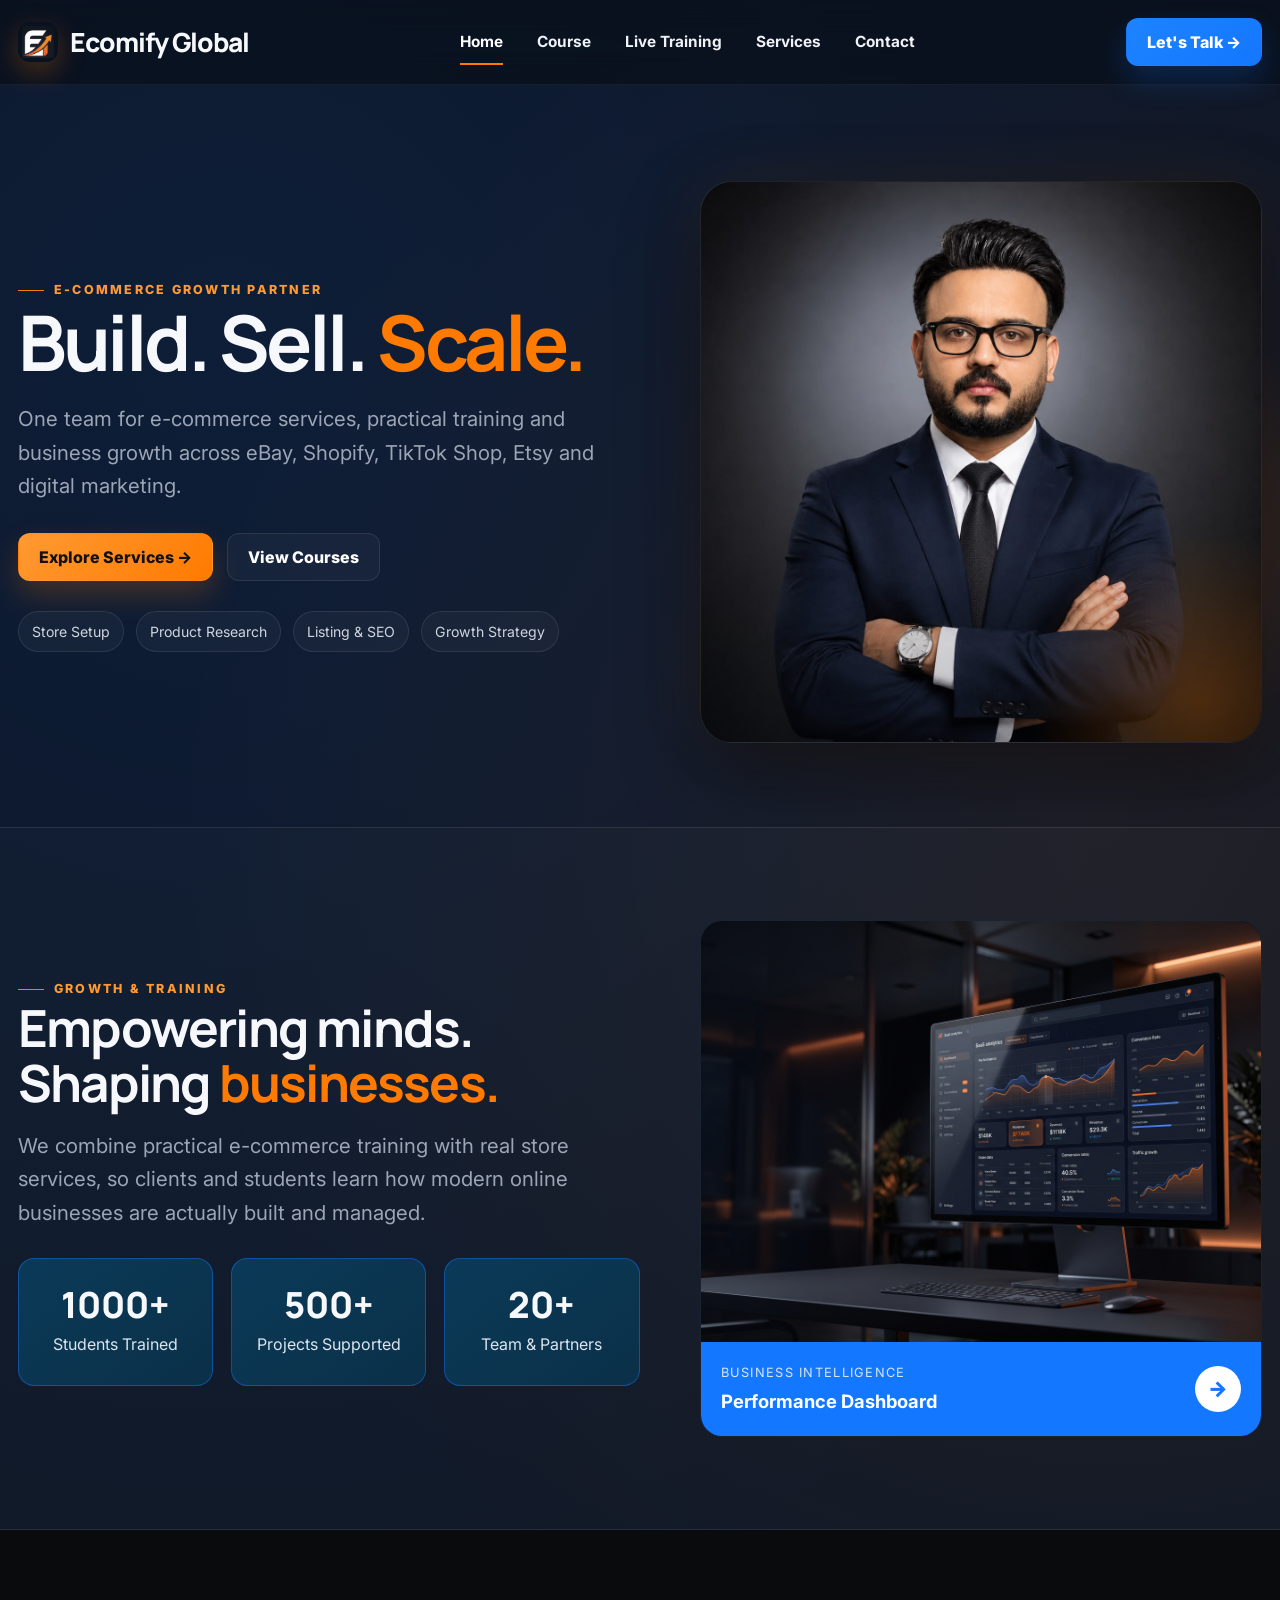
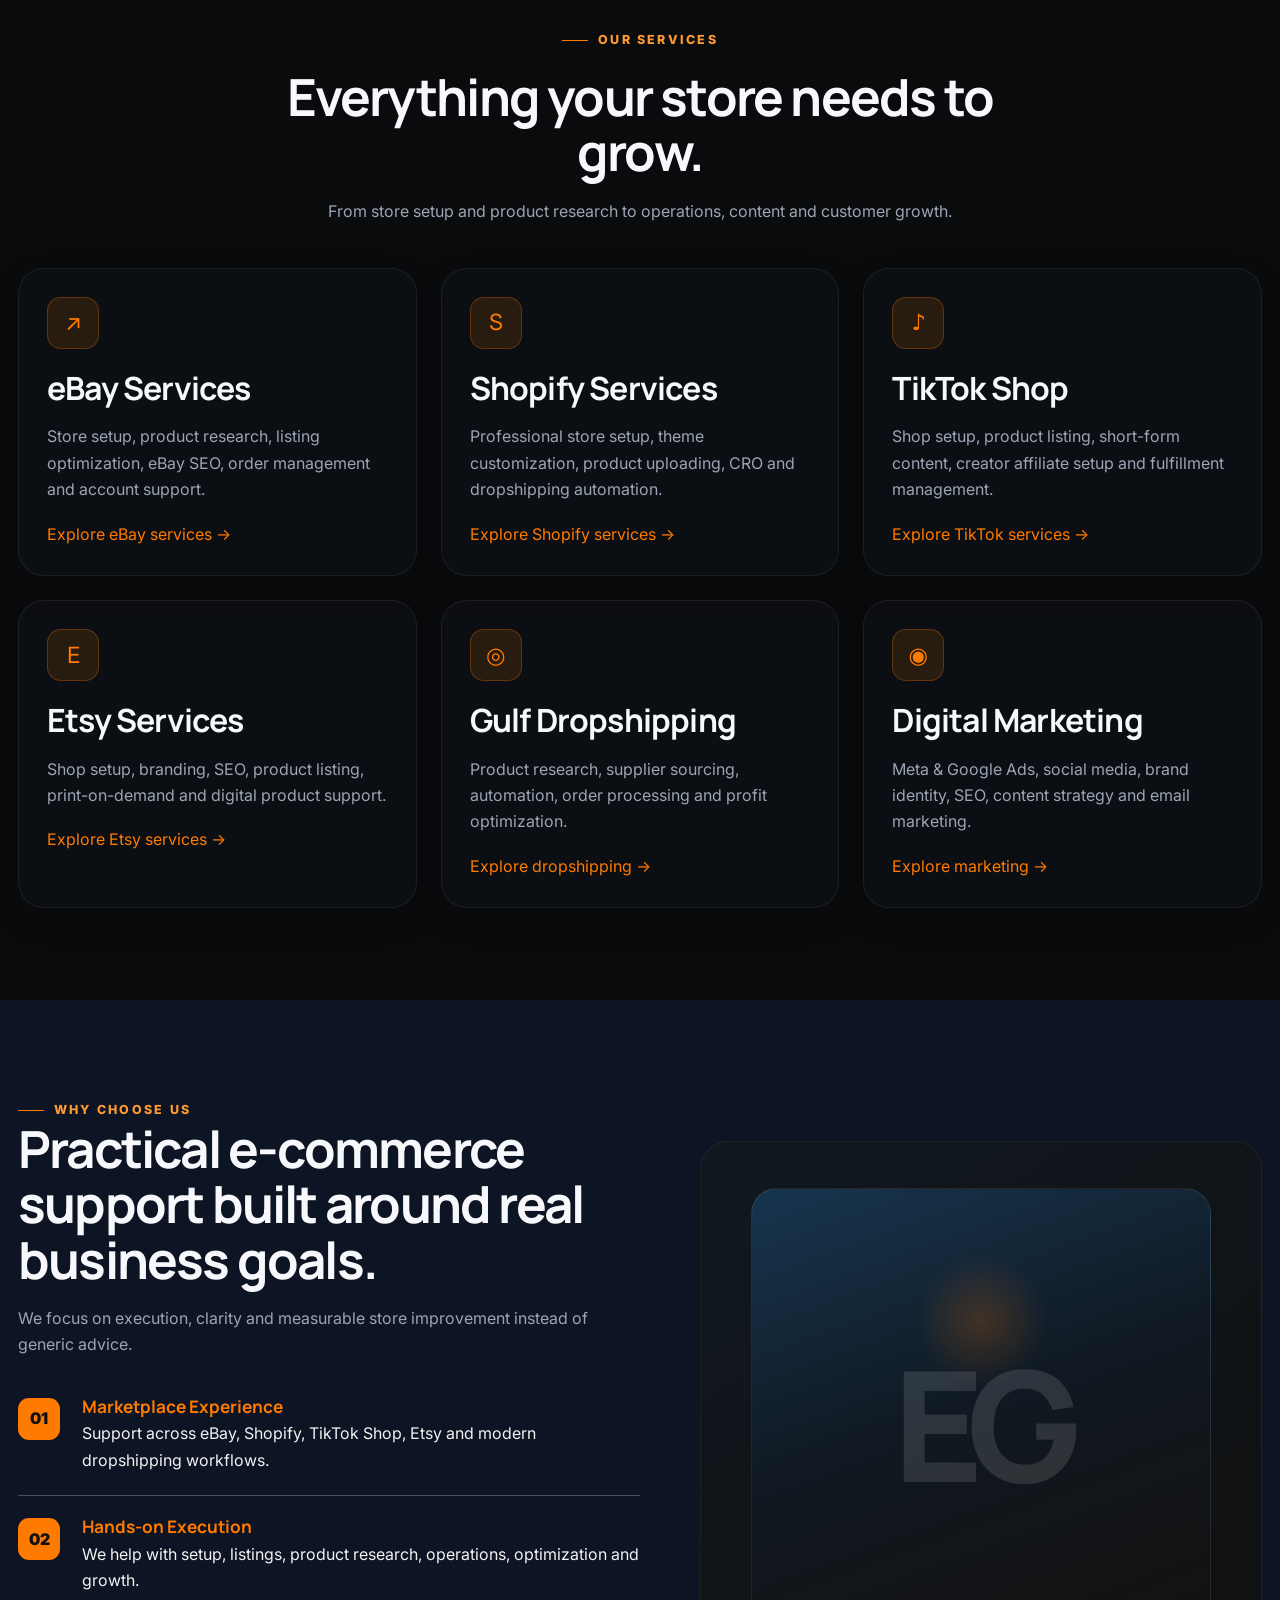
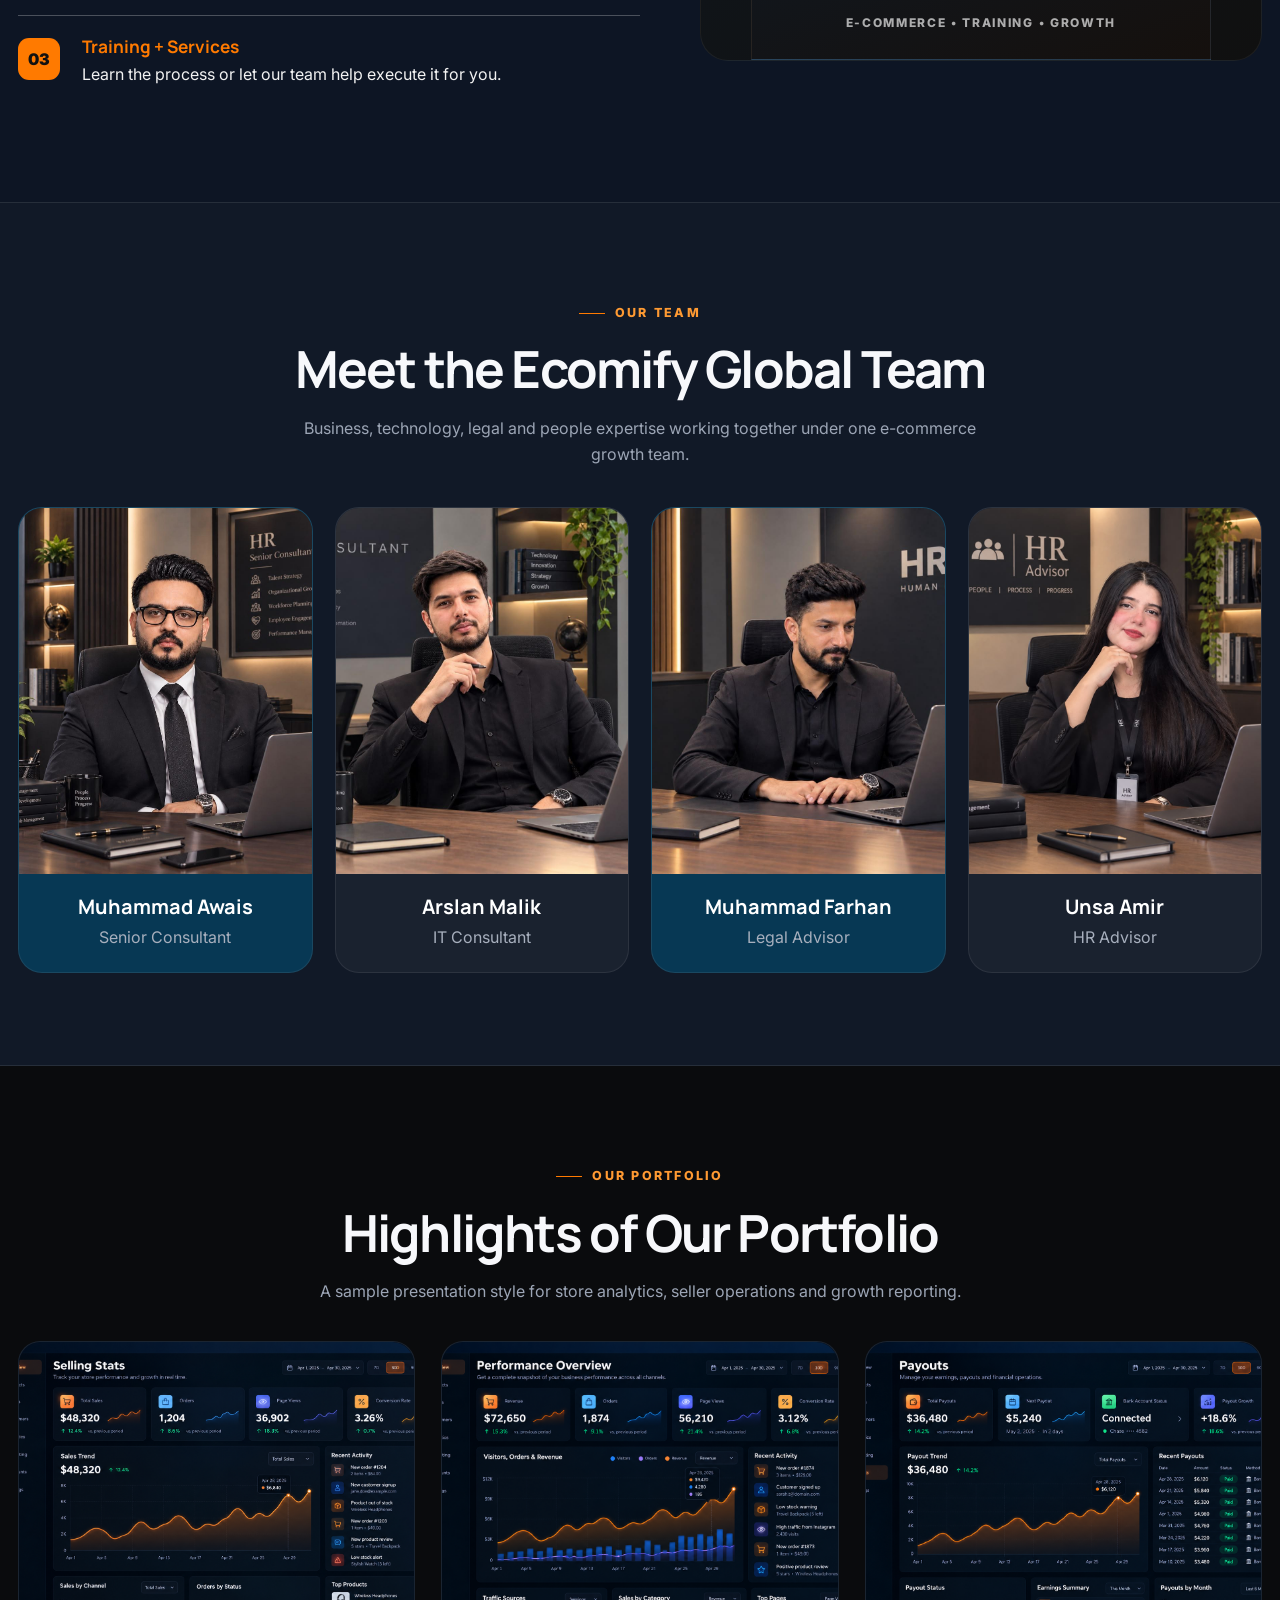
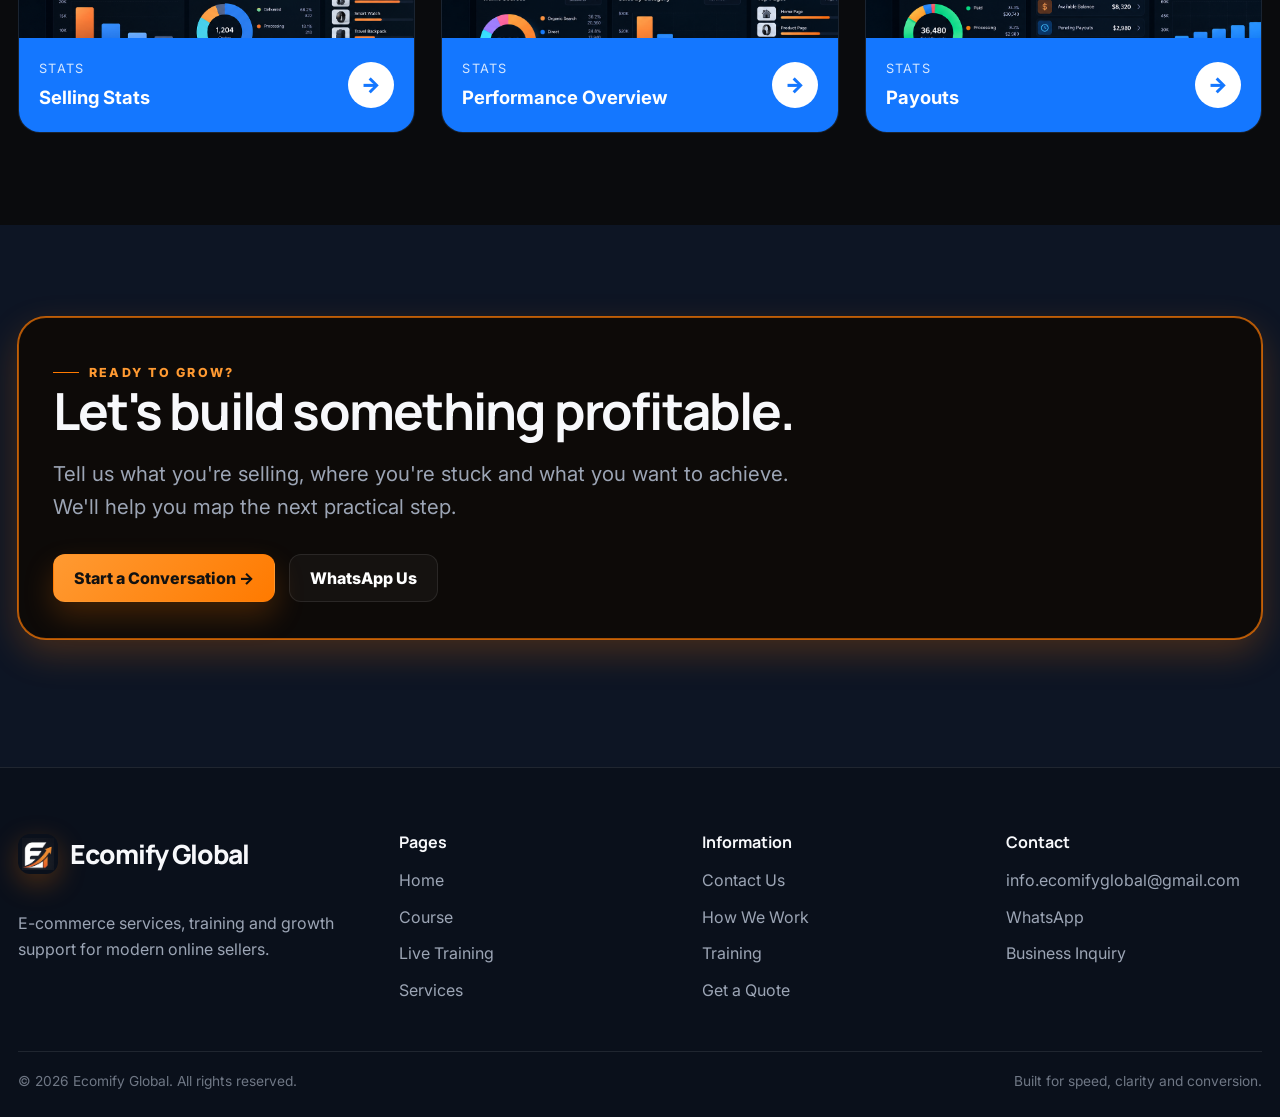
==== commit 8fbfcefe: "update" ====
--- a/index.html
+++ b/index.html
@@ -14,7 +14,7 @@
     <header class="site-header">
       <div class="container navbar">
         <a class="brand" href="index.html" aria-label="Ecomify Global home">
-          <span class="brand-mark">E</span>
+          <span class="brand-mark"></span>
           <span>Ecomify Global</span>
         </a>
         <nav class="nav-links" aria-label="Primary navigation">
@@ -416,7 +416,7 @@
         <div class="footer-grid">
           <div class="footer-brand">
             <a class="brand" href="index.html"
-              ><span class="brand-mark">E</span><span>Ecomify Global</span></a
+              ><span class="brand-mark"></span><span>Ecomify Global</span></a
             >
             <p class="mt-2">
               E-commerce services, training and growth support for modern online
--- a/assets/css/style.css
+++ b/assets/css/style.css
@@ -196,6 +196,11 @@
   font-size: 1.05rem;
   font-weight: 900;
   box-shadow: 0 9px 28px rgba(255, 122, 0, 0.28);
+  content: " ";
+  background-image: url(/assets/images/logob.jpeg);
+  background-size: 80% 80%;
+  background-position: center;
+  background-repeat: no-repeat;
 }
 .nav-links {
   display: flex;
